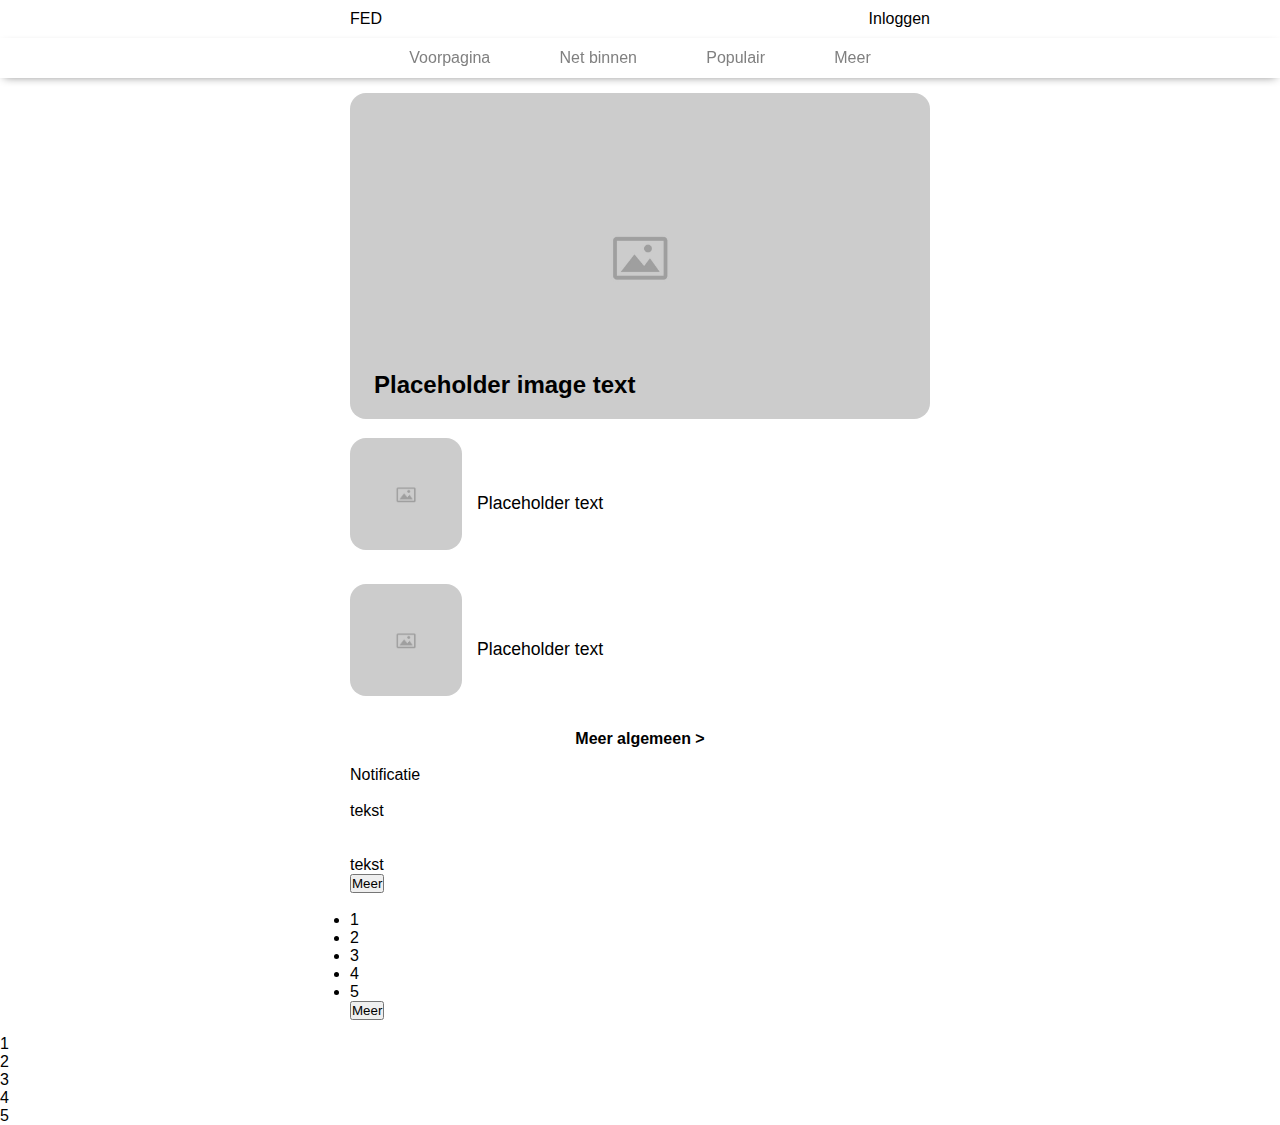
==== index.html @ 13161ec5 "Add files via upload" ====
<!doctype html>
<html lang="nl">
	
<head>
	<meta charset="UTF-8">
	<meta name="author" content="jouw naam">
	<meta name="viewport" content="width=device-width, initial-scale=1">
	
	<title>FED Nigel Fijnheer NU</title>
	
	<link href="styles/style.css" rel="stylesheet">
	<link rel="icon" type="image/svg+xml" href="images/favicon.svg">
</head>

<body>
	<nav>
		<ul>
			<li><a>FED</a></li>
			<li><a>Inloggen</a></li>
		</ul>
	</nav>

	<header>
		<nav>
			<ul>
				<li><a>Voorpagina</a></li>
				<li><a>Net binnen</a></li>
				<li><a>Populair</a></li>
				<li><a>Meer</a></li>
			</ul>
		</nav>
	</header>

	<main>
		<!-- Algemeen -->
		<section>
			<figure>
				<img src="images/placeholder.jpeg" alt="Foto">
				<h2>Placeholder image text</h2>
			</figure>
			

			<article>
				<a>
					<figure>
						<img src="images/placeholder.jpeg" alt="Foto">
					</figure>	
					<p>Placeholder text</p>
				</a>
			</article>

			<article>
				<a>
					<figure>
						<img src="images/placeholder.jpeg" alt="Foto">
					</figure>	
					<p>Placeholder text</p>
				</a>
			</article>
			
			<a>
				Meer algemeen >
			</a>
			
		</section>

		<!-- Nieuws videos -->
		<section>
			<img href="#" alt="">

			<article>Notificatie</article>

			<h2></h2>

			<article>
				<img href="#" alt="">
				<p>tekst</p>
			</article>
		</section>

		<!-- Uitgelichte videos -->
		<section>
			<h2></h2>
			
			<img href="#" alt="">

			<article>
				<img href="#" alt="">
				<p>tekst</p>
			</article>

			<button>Meer</button>
		</section>

		<!-- Van onze adveerteerders-->
		<section>
			<h2></h2>

			<article>
				<img href="#" alt="">
				<p></p>
			</article>
		</section>

		<!-- Net binnen -->
		<section>
			<h2></h2>

			<article>
				<ul>
					<li>1</li>
					<li>2</li>
					<li>3</li>
					<li>4</li>
					<li>5</li>
				</ul>
			</article>

			<button>Meer</button>
		</section>
	</main>

	<footer>
		<nav>
			<ul>
				<li>1</li>
				<li>2</li>
				<li>3</li>
				<li>4</li>
				<li>5</li>
			</ul>
		</nav>
	</footer>

	<script src="scripts/script.js"></script>
</body>
	
</html>
---- styles/style.css ----
/* CSS Document */
*, *::after, *::before {
  box-sizing:border-box; 
  margin: 0;
  padding: 0; 
}

:root {
  --main-color:white;
  --border-color: gray;
  --text-color: black;
}





/* ALGEMEEN */

body {
  font-family: Arial,sans-serif;
  background-color: var(--main-color);
}





/* HEADER */

header {
  width: 100%;
  margin: 0 auto;
  display: flex;
  justify-content: center;
  position: sticky;
  top: 0;
  background-color: var(--main-color);
  z-index: 2;
  box-shadow: 0 3px 10px -4px var(--border-color);
}

header nav {
  width: 100%;
  max-width: 600px;
  display: flex;
  justify-content: space-evenly;
}

header nav ul {
  display: flex;
  height: 2.5em;
  white-space: nowrap;
  flex-grow: 1;
  justify-content: space-evenly;
}

header nav li {
  display: flex;
  align-items: center;
  list-style: none;
  color: var(--border-color);
}

body > nav {
  padding: 10px;
  max-width: 600px;
  margin: 0 auto;
}

body > nav ul {
  display: flex;
  justify-content: end;
  list-style: none;
}

body > nav ul li:first-of-type {
  margin-right: auto;
}





/* MAIN */

main {
  max-width: 600px;
  margin: 15px auto;
  padding: 0 10px;
}


/* SECTION ONE */

section:first-of-type figure:first-of-type {
  position: relative;
  margin-bottom: 15px;
}

section:first-of-type > figure img {
  width: 100%;
  height: auto;
  border-radius: 1em;
  position: relative;
}

section:first-of-type h2 {
  position: absolute;
  bottom: 1em;
  left: 1em;
  right: 1em;
}

section:first-of-type article a {
  display: flex;
  margin-bottom: 15px;
}

section:first-of-type article figure {
  margin: 0 15px 0 0;
  flex: 0 0 7em;
  width: 100%;
  height: auto;
  display: block;
}

section:first-of-type article img {
  border-radius: 1em;
  object-fit: cover;
  height: 7em;
  width: 100%;
}

section:first-of-type article a p {
  font-size: 1.1em;
  line-height: 1.4em;
  display: flex;
  align-items: center;
}

section:first-of-type > a {
  width: 100%;
  display: flex;
  justify-content: center;
  align-items: center;
  font-weight: 700;
}
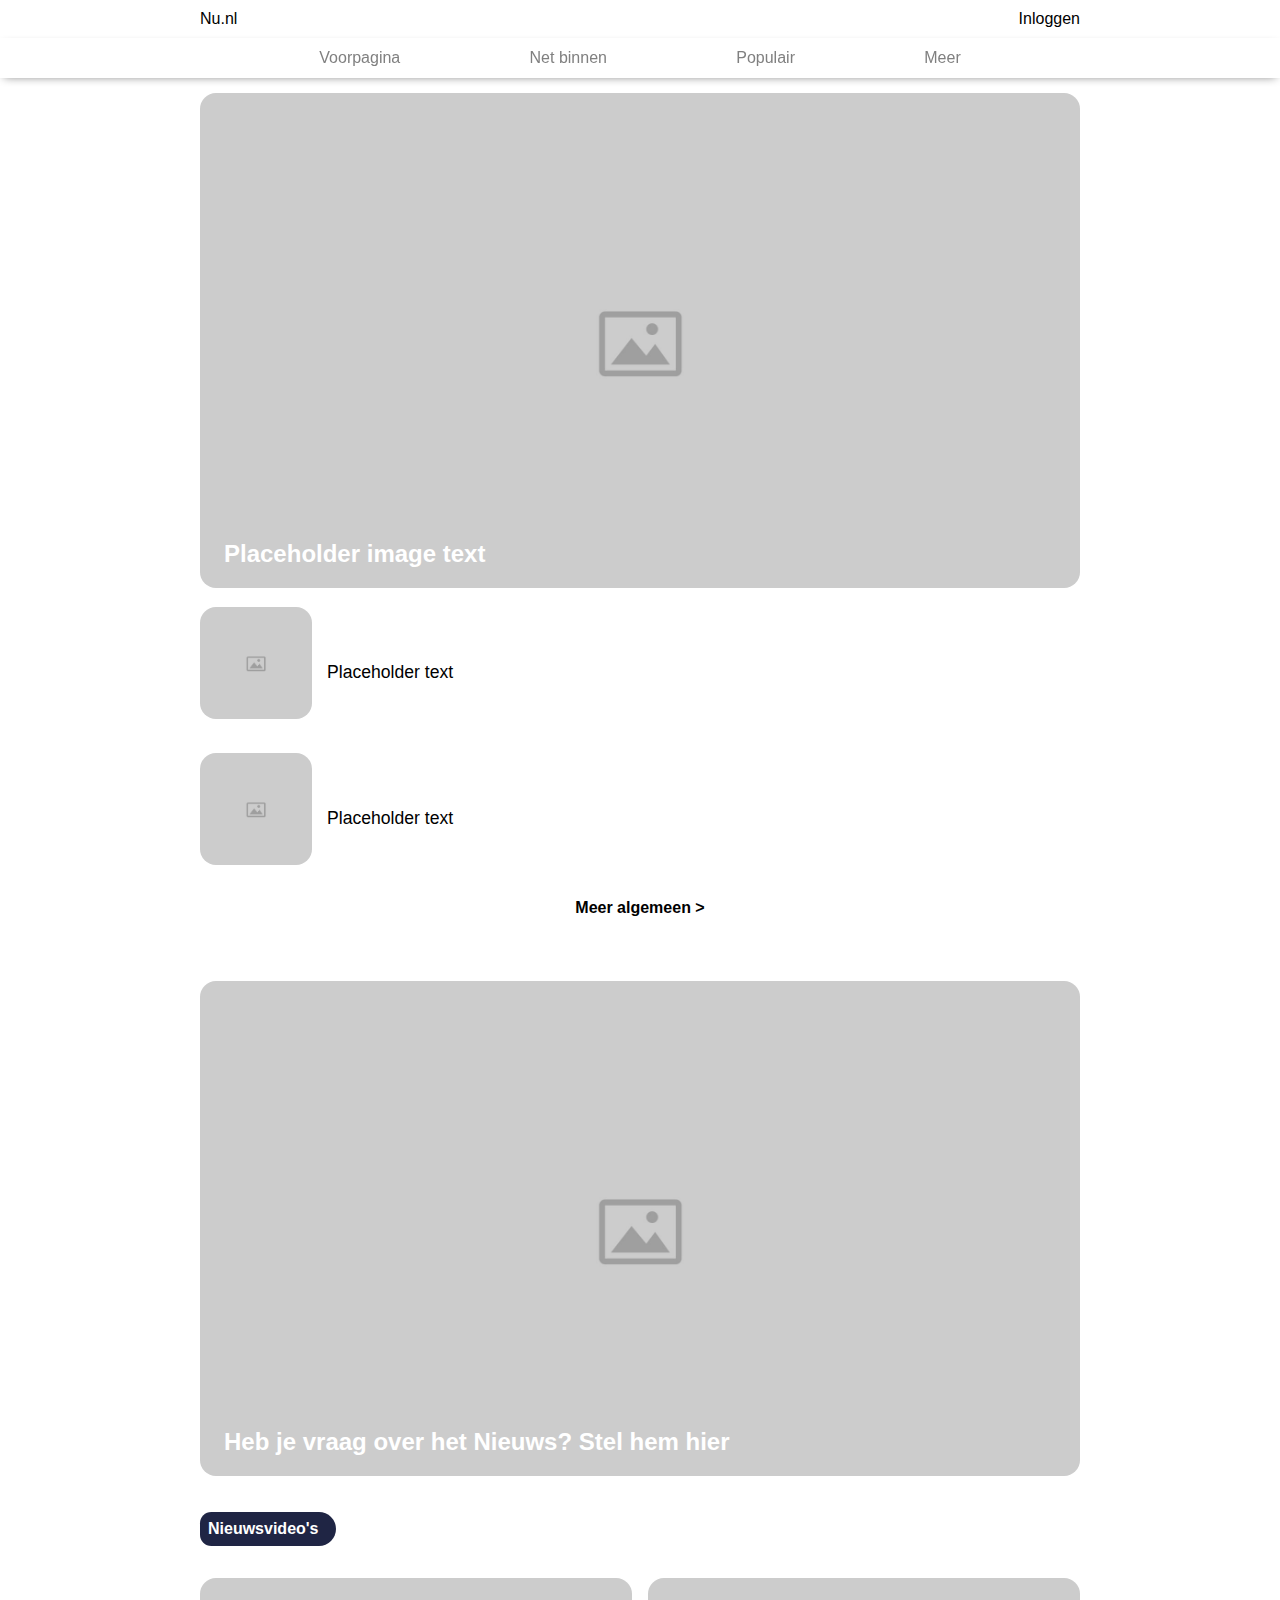
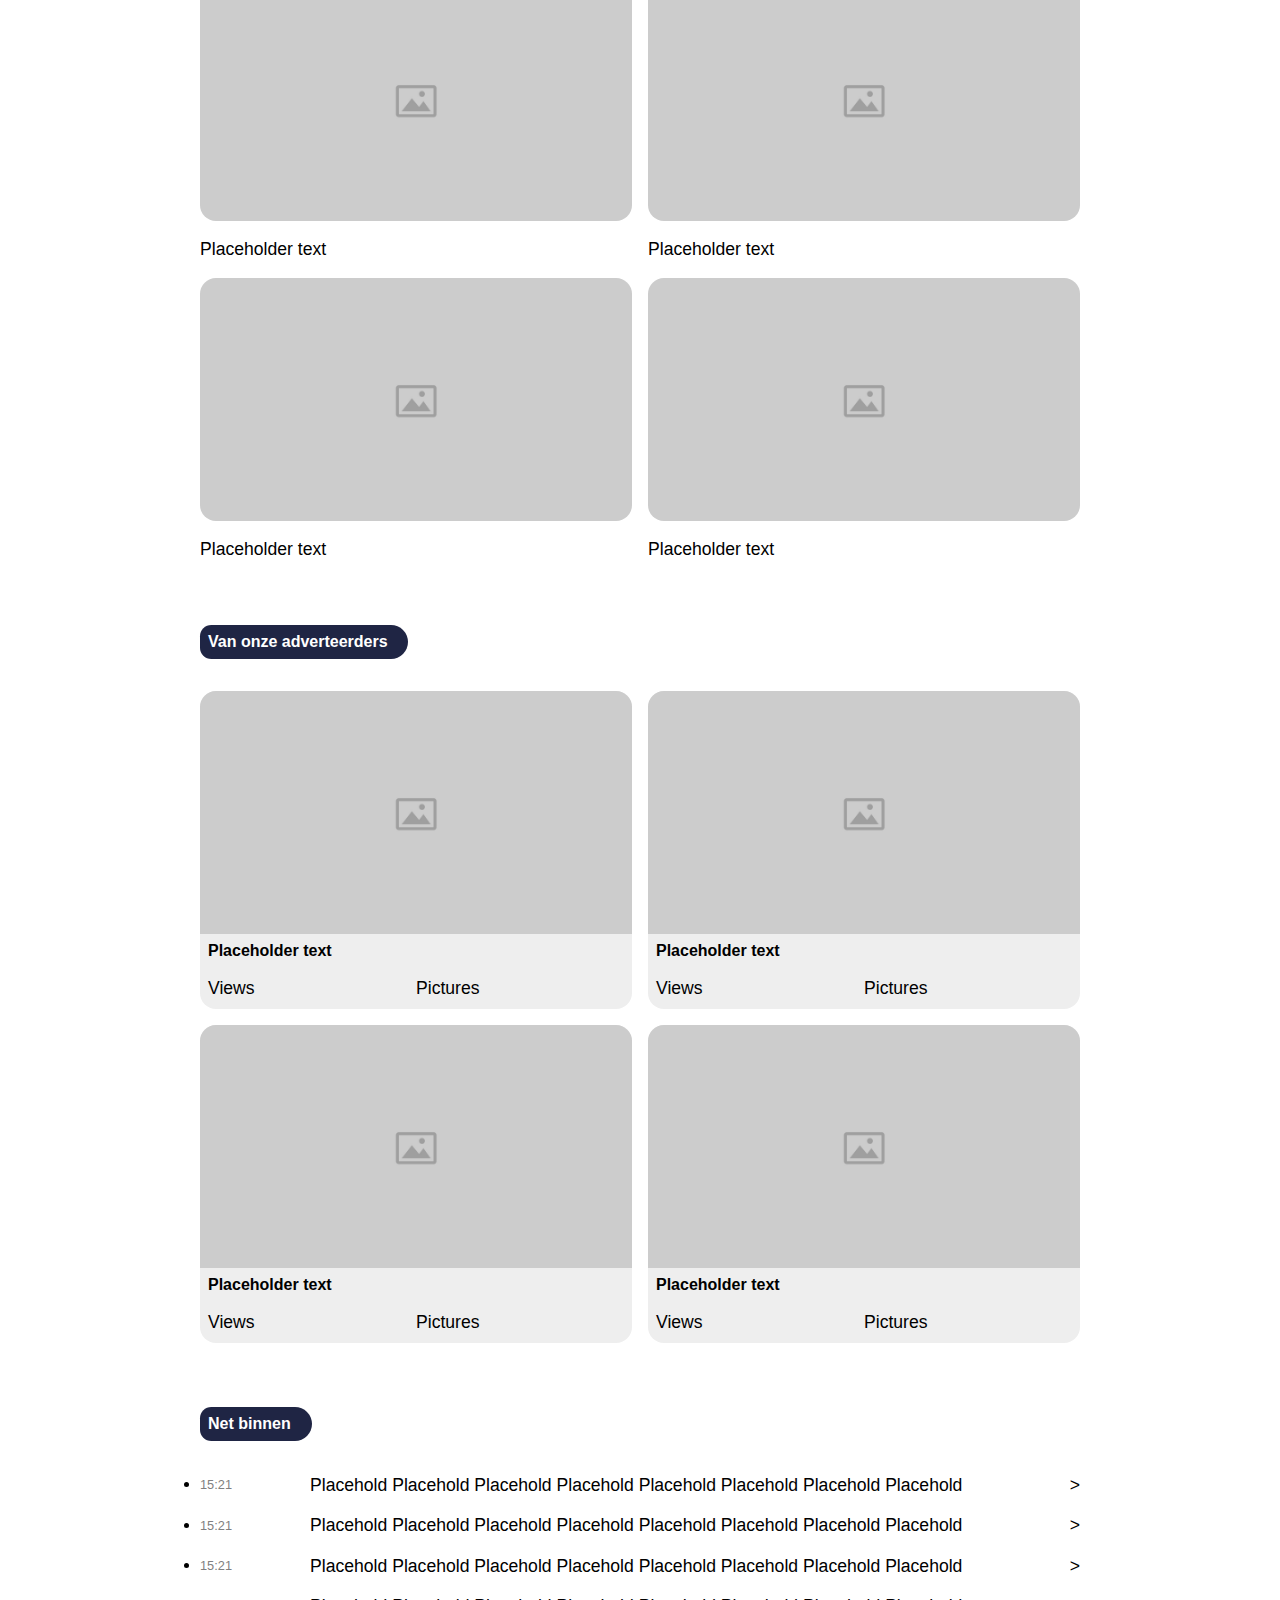
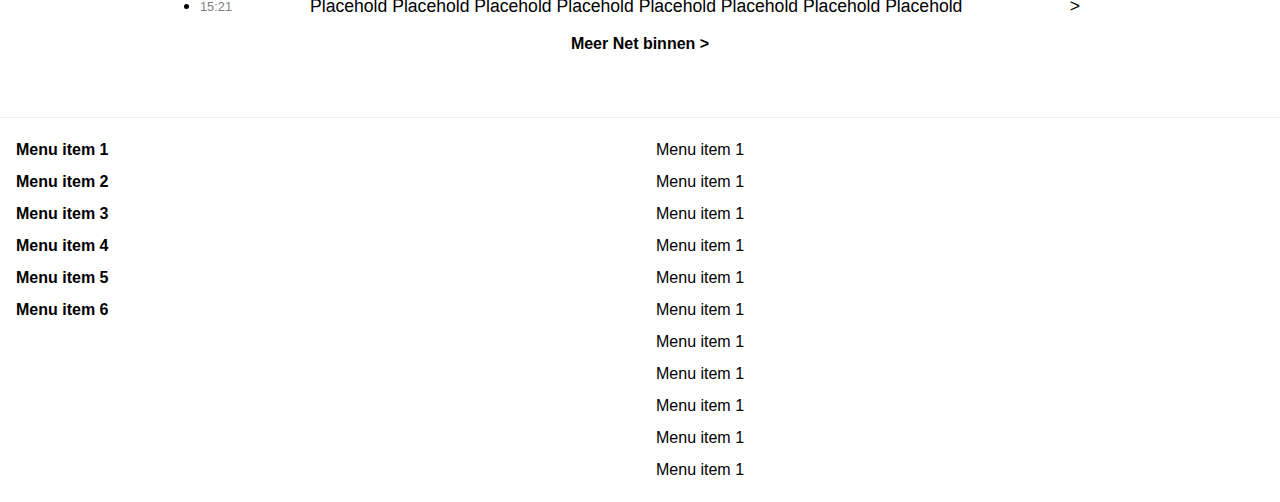
==== commit 7884c087: "Add files via upload" ====
--- a/index.html
+++ b/index.html
@@ -13,9 +13,9 @@
 </head>
 
 <body>
-	<nav>
+	<nav class="navToggle">
 		<ul>
-			<li><a>FED</a></li>
+			<li><a>Nu.nl</a></li>
 			<li><a>Inloggen</a></li>
 		</ul>
 	</nav>
@@ -26,10 +26,22 @@
 				<li><a>Voorpagina</a></li>
 				<li><a>Net binnen</a></li>
 				<li><a>Populair</a></li>
-				<li><a>Meer</a></li>
+				<li class="buttonToggle"><a href="#">Meer</a></li>
 			</ul>
 		</nav>
 	</header>
+
+	<form>
+		<ul>
+			<li>Item</li>
+			<li>Item</li>
+			<li>Item</li>
+			<li>Item</li>
+			<li>Item</li>
+			<li>Item</li>
+			<li>Item</li>	
+		</ul>
+	</form>
 
 	<main>
 		<!-- Algemeen -->
@@ -58,7 +70,7 @@
 				</a>
 			</article>
 			
-			<a>
+			<a href="#">
 				Meer algemeen >
 			</a>
 			
@@ -66,68 +78,151 @@
 
 		<!-- Nieuws videos -->
 		<section>
-			<img href="#" alt="">
-
-			<article>Notificatie</article>
-
-			<h2></h2>
-
-			<article>
-				<img href="#" alt="">
-				<p>tekst</p>
-			</article>
-		</section>
-
-		<!-- Uitgelichte videos -->
-		<section>
-			<h2></h2>
-			
-			<img href="#" alt="">
-
-			<article>
-				<img href="#" alt="">
-				<p>tekst</p>
-			</article>
-
-			<button>Meer</button>
-		</section>
+			<figure>
+				<img src="images/placeholder.jpeg" alt="Foto">
+				<h2>Heb je vraag over het Nieuws? Stel hem hier</h2>
+			</figure>
+
+			<h2>Nieuwsvideo's</h2>
+
+			<article>
+				<article>
+					<img src="images/placeholder.jpeg" alt="Foto">
+					<p>Placeholder text</p>
+				</article>
+
+				<article>
+					<img src="images/placeholder.jpeg" alt="Foto">
+					<p>Placeholder text</p>
+				</article>
+
+				<article>
+					<img src="images/placeholder.jpeg" alt="Foto">
+					<p>Placeholder text</p>
+				</article>
+
+				<article>
+					<img src="images/placeholder.jpeg" alt="Foto">
+					<p>Placeholder text</p>
+				</article>
+			</article>	
+		</section>
+
 
 		<!-- Van onze adveerteerders-->
 		<section>
-			<h2></h2>
-
-			<article>
-				<img href="#" alt="">
-				<p></p>
-			</article>
+			<h2>Van onze adverteerders</h2>
+
+			<article>
+				<article>
+					<img src="images/placeholder.jpeg" alt="Foto">
+					<h3>Placeholder text</h3>
+					<section>
+						<p>Views</p> 
+						<p>Pictures</p>
+					</section>
+				</article>
+
+				<article>
+					<img src="images/placeholder.jpeg" alt="Foto">
+					<h3>Placeholder text</h3>
+					<section>
+						<p>Views</p> 
+						<p>Pictures</p>
+					</section>
+				</article>
+
+				<article>
+					<img src="images/placeholder.jpeg" alt="Foto">
+					<h3>Placeholder text</h3>
+					<section>
+						<p>Views</p> 
+						<p>Pictures</p>
+					</section>
+				</article>
+
+				<article>
+					<img src="images/placeholder.jpeg" alt="Foto">
+					<h3>Placeholder text</h3>
+					<section>
+						<p>Views</p> 
+						<p>Pictures</p>
+					</section>
+				</article>
+
+				
+			</article>	
 		</section>
 
 		<!-- Net binnen -->
 		<section>
-			<h2></h2>
+			<h2>Net binnen</h2>
 
 			<article>
 				<ul>
-					<li>1</li>
-					<li>2</li>
-					<li>3</li>
-					<li>4</li>
-					<li>5</li>
+					<li>
+						<article>
+							<p>15:21</p>
+							<p>Placehold Placehold Placehold Placehold Placehold Placehold Placehold Placehold </p>
+							<p>></p>
+						</article>
+					</li>
+
+					<li>
+						<article>
+							<p>15:21</p>
+							<p>Placehold Placehold Placehold Placehold Placehold Placehold Placehold Placehold </p>
+							<p>></p>
+						</article>
+					</li>
+
+					<li>
+						<article>
+							<p>15:21</p>
+							<p>Placehold Placehold Placehold Placehold Placehold Placehold Placehold Placehold </p>
+							<p>></p>
+						</article>
+					</li>
+
+					<li>
+						<article>
+							<p>15:21</p>
+							<p>Placehold Placehold Placehold Placehold Placehold Placehold Placehold Placehold </p>
+							<p>></p>
+						</article>
+					</li>
 				</ul>
 			</article>
 
-			<button>Meer</button>
+			<a href="#">
+				Meer Net binnen >
+			</a>
 		</section>
 	</main>
 
 	<footer>
 		<nav>
 			<ul>
-				<li>1</li>
-				<li>2</li>
-				<li>3</li>
-				<li>4</li>
-				<li>5</li>
+				<li>Menu item 1</li>
+				<li>Menu item 2</li>
+				<li>Menu item 3</li>
+				<li>Menu item 4</li>
+				<li>Menu item 5</li>
+				<li>Menu item 6</li>
+			</ul>
+
+			<ul>
+				<li>Menu item 1</li>
+				<li>Menu item 1</li>
+				<li>Menu item 1</li>
+				<li>Menu item 1</li>
+				<li>Menu item 1</li>
+				<li>Menu item 1</li>
+				<li>Menu item 1</li>
+				<li>Menu item 1</li>
+				<li>Menu item 1</li>
+				<li>Menu item 1</li>
+				<li>Menu item 1</li>
 			</ul>
 		</nav>
 	</footer>
--- a/styles/style.css
+++ b/styles/style.css
@@ -8,7 +8,12 @@
 :root {
   --main-color:white;
   --border-color: gray;
+  --txtbg-color: #eee;
   --text-color: black;
+  --secondary-color:#1f2544;
+  
+
+  --max-grootte: 900px;
 }
 
 
@@ -20,6 +25,11 @@
 body {
   font-family: Arial,sans-serif;
   background-color: var(--main-color);
+}
+
+p {
+  font-size: 1.1em;
+  line-height: 1.4em;
 }
 
 
@@ -36,13 +46,17 @@
   position: sticky;
   top: 0;
   background-color: var(--main-color);
-  z-index: 2;
+  z-index: 5;
   box-shadow: 0 3px 10px -4px var(--border-color);
 }
 
+header.headerDown {
+  top: 38px;
+}
+
 header nav {
   width: 100%;
-  max-width: 600px;
+  max-width: var(--max-grootte);
   display: flex;
   justify-content: space-evenly;
 }
@@ -59,39 +73,77 @@
   display: flex;
   align-items: center;
   list-style: none;
+}
+
+header nav li a {
+  text-decoration: none;
   color: var(--border-color);
 }
 
 body > nav {
+  background-color: var(--main-color);
+}
+
+.navToggle.showNav {
+  position: sticky;
+  top:0;
+}
+
+body > nav:nth-of-type(1) {
   padding: 10px;
-  max-width: 600px;
+  max-width: var(--max-grootte);
   margin: 0 auto;
-}
-
-body > nav ul {
+  position: relative;
+  z-index: 3;
+}
+
+body > nav:nth-of-type(1) ul {
   display: flex;
   justify-content: end;
   list-style: none;
 }
 
-body > nav ul li:first-of-type {
+body > nav:nth-of-type(1) ul li:first-of-type {
   margin-right: auto;
 }
 
+form {
+	position: fixed;
+	top:0;
+	width: 100%;
+  height: 100%;
+	transform: translateY(-100%);
+	transition: 2s;
+  background-color: var(--main-color);
+  z-index: 2;
+  text-align: center;
+  line-height: 2em;
+  padding-top: 6em;
+}
+
+form.showMenu {
+  transform: translateY(0);
+}
+
 
 
 
 
 /* MAIN */
-
 main {
-  max-width: 600px;
+  max-width: var(--max-grootte);
   margin: 15px auto;
   padding: 0 10px;
 }
 
 
+
+
+
 /* SECTION ONE */
+section:first-child{
+  margin-bottom: 4em;
+}
 
 section:first-of-type figure:first-of-type {
   position: relative;
@@ -105,11 +157,12 @@
   position: relative;
 }
 
-section:first-of-type h2 {
+section:first-of-type figure > h2 {
   position: absolute;
   bottom: 1em;
   left: 1em;
   right: 1em;
+  color: var(--main-color);
 }
 
 section:first-of-type article a {
@@ -145,4 +198,187 @@
   justify-content: center;
   align-items: center;
   font-weight: 700;
+  margin-bottom: 2em;
+  text-decoration: none;
+  color: var(--text-color);
+}
+
+
+
+
+
+/* SECTION TWO */
+section:nth-of-type(2) {
+  margin-bottom: 4em;
+}
+
+section:nth-of-type(2) figure:first-of-type {
+  position: relative;
+  margin-bottom: 2em;
+}
+
+section:nth-of-type(2) > figure img {
+  width: 100%;
+  height: auto;
+  border-radius: 1em;
+  position: relative;
+}
+
+section:nth-of-type(2) figure > h2 {
+  position: absolute;
+  bottom: 1em;
+  left: 1em;
+  right: 1em;
+  color: var(--main-color);
+}
+
+section:nth-of-type(2) > h2 {
+  background-color: var(--secondary-color);
+  border-radius: 2em 3em 3em 2em;
+  padding: .5em;
+  color: white;
+  width: 8.5em;
+  font-size: 1em;
+  margin-bottom: 2em;
+}
+
+section:nth-of-type(2) > article  {
+  display: grid;
+  grid-template-columns: 1fr 1fr;
+  gap: 1em;
+  margin-bottom: 1em;
+}
+
+section:nth-of-type(2) article > article {
+  display: flex;
+  flex-direction: column;
+  gap: 1em;
+}
+
+section:nth-of-type(2) article img {
+  width: 100%;
+  border-radius: 1em;
+}
+
+
+
+
+
+/* SECTION THREE */
+section:nth-of-type(3) {
+  margin-bottom: 4em;
+}
+
+section:nth-of-type(3) > h2 {
+  background-color: var(--secondary-color);
+  border-radius: 2em 3em 3em 2em;
+  padding: .5em;
+  color: white;
+  width: 13em;
+  font-size: 1em;
+  margin-bottom: 2em;
+}
+
+section:nth-of-type(3) > article  {
+  display: grid;
+  grid-template-columns: 1fr 1fr;
+  gap: 1em;
+  margin-bottom: 1em;
+}
+
+section:nth-of-type(3) article > article {
+  display: flex;
+  flex-direction: column;
+  background-color: var(--txtbg-color);
+  border-radius: 1em;
+}
+
+section:nth-of-type(3) article > article h3 {
+  padding: .5em;
+  font-size: 1em;
+}
+
+section:nth-of-type(3) article > article section {
+  padding: .5em;
+  font-size: 1em;
+  display: grid;
+  grid-template-columns: 1fr 1fr;
+}
+
+section:nth-of-type(3) article img {
+  width: 100%;
+  border-radius: 1em 1em 0 0 ;
+}
+
+
+
+
+
+/* SECTION FOUR */
+section:nth-of-type(4) {
+  margin-bottom: 4em;
+}
+
+section:nth-of-type(4) > h2 {
+  background-color: var(--secondary-color);
+  border-radius: 2em 3em 3em 2em;
+  padding: .5em;
+  color: white;
+  width: 7em;
+  font-size: 1em;
+  margin-bottom: 2em;
+}
+
+section:nth-of-type(4) article ul li > article {
+  display: grid;
+  grid-template-columns: 1fr 6fr 1fr;
+  margin-bottom: 1em;
+}
+
+section:nth-of-type(4) article ul li > article p:first-of-type {
+  color: var(--border-color);
+  font-size: .8em;
+  display: flex;
+  align-items: center;
+}
+
+section:nth-of-type(4) article ul li > article p:last-of-type {
+  margin-right: 0;
+  justify-content: right;
+  display: flex;
+  align-items: center;
+}
+
+section:nth-of-type(4) > a {
+  width: 100%;
+  display: flex;
+  justify-content: center;
+  align-items: center;
+  font-weight: 700;
+  margin-bottom: 2em;
+  text-decoration: none;
+  color: var(--text-color);
+}
+
+
+
+
+/* Footer */
+footer {
+  border-top: 1px solid var(--txtbg-color);
+}
+
+footer nav {
+  display: grid;
+  grid-template-columns: 1fr 1fr;
+}
+
+footer nav ul {
+  list-style: none;
+  padding: 1em;
+  line-height: 2em;
+}
+
+footer nav ul:first-of-type {
+  font-weight: 600;
 }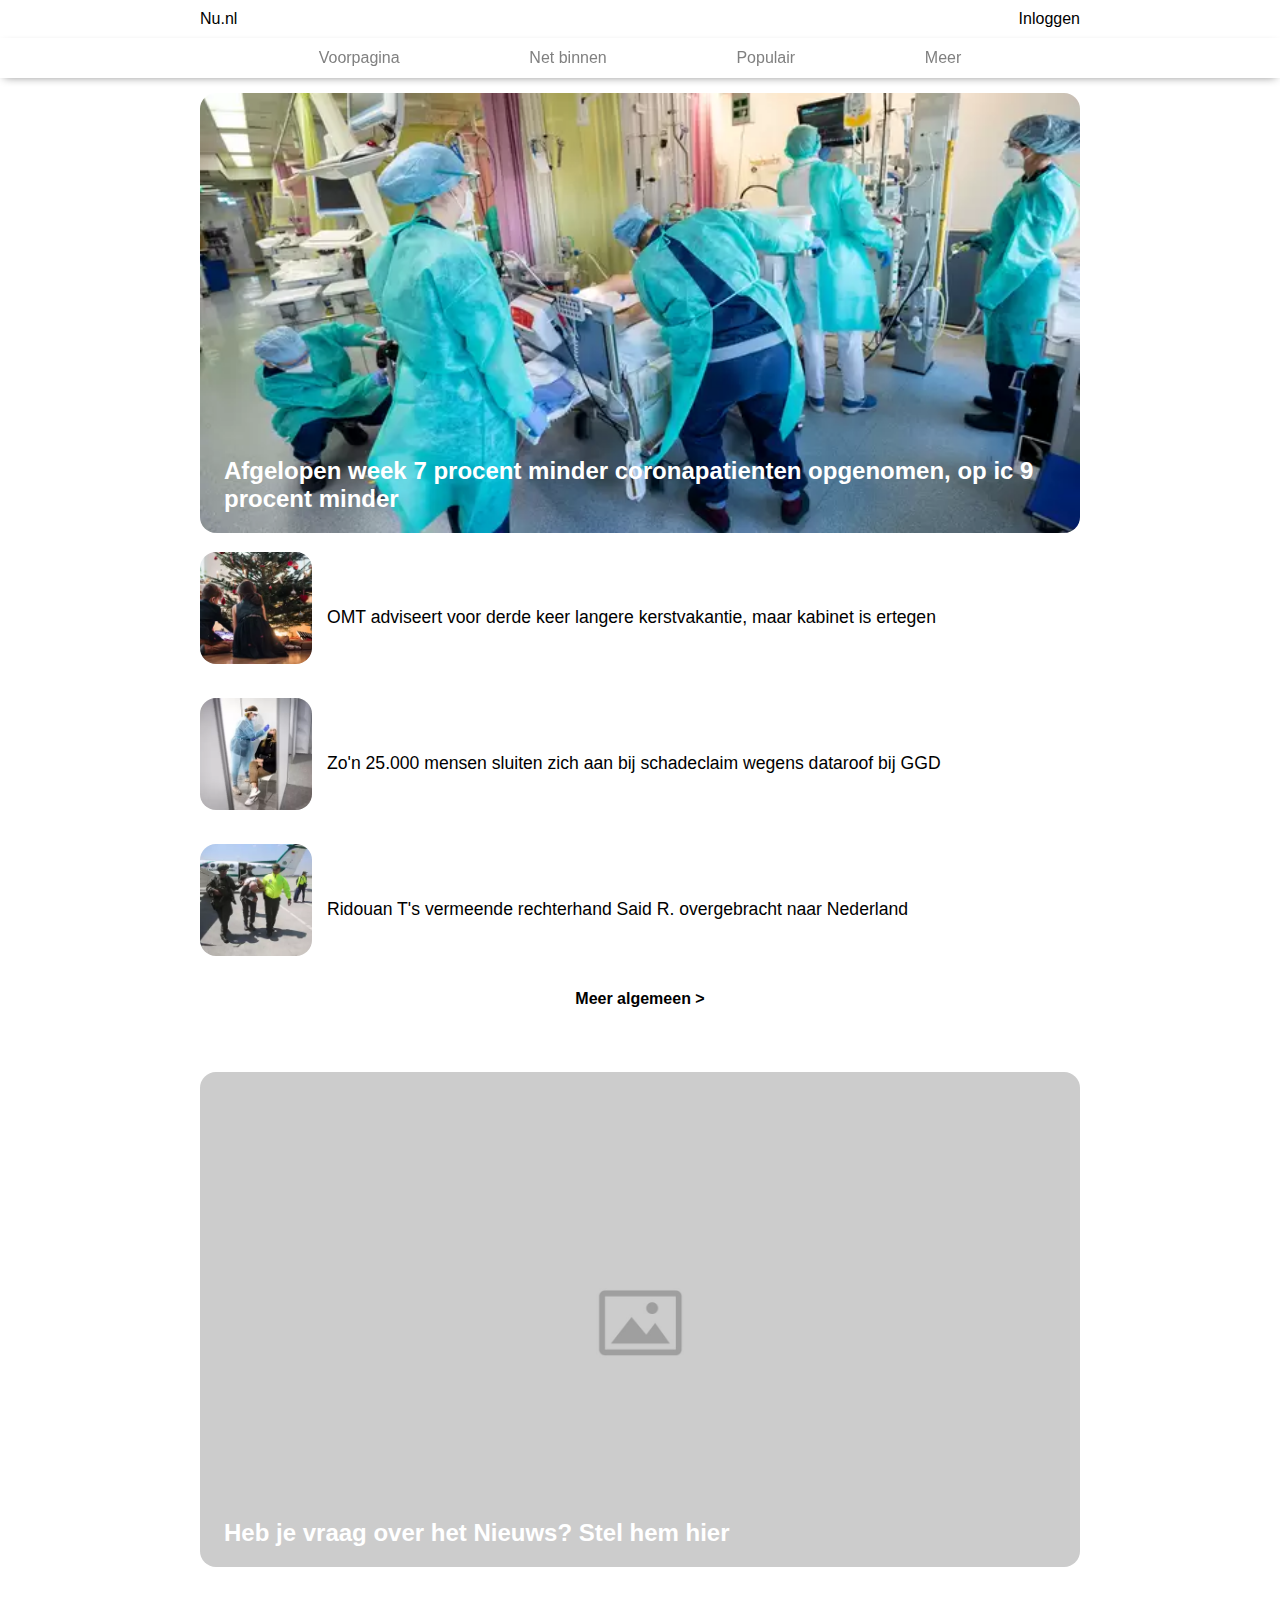
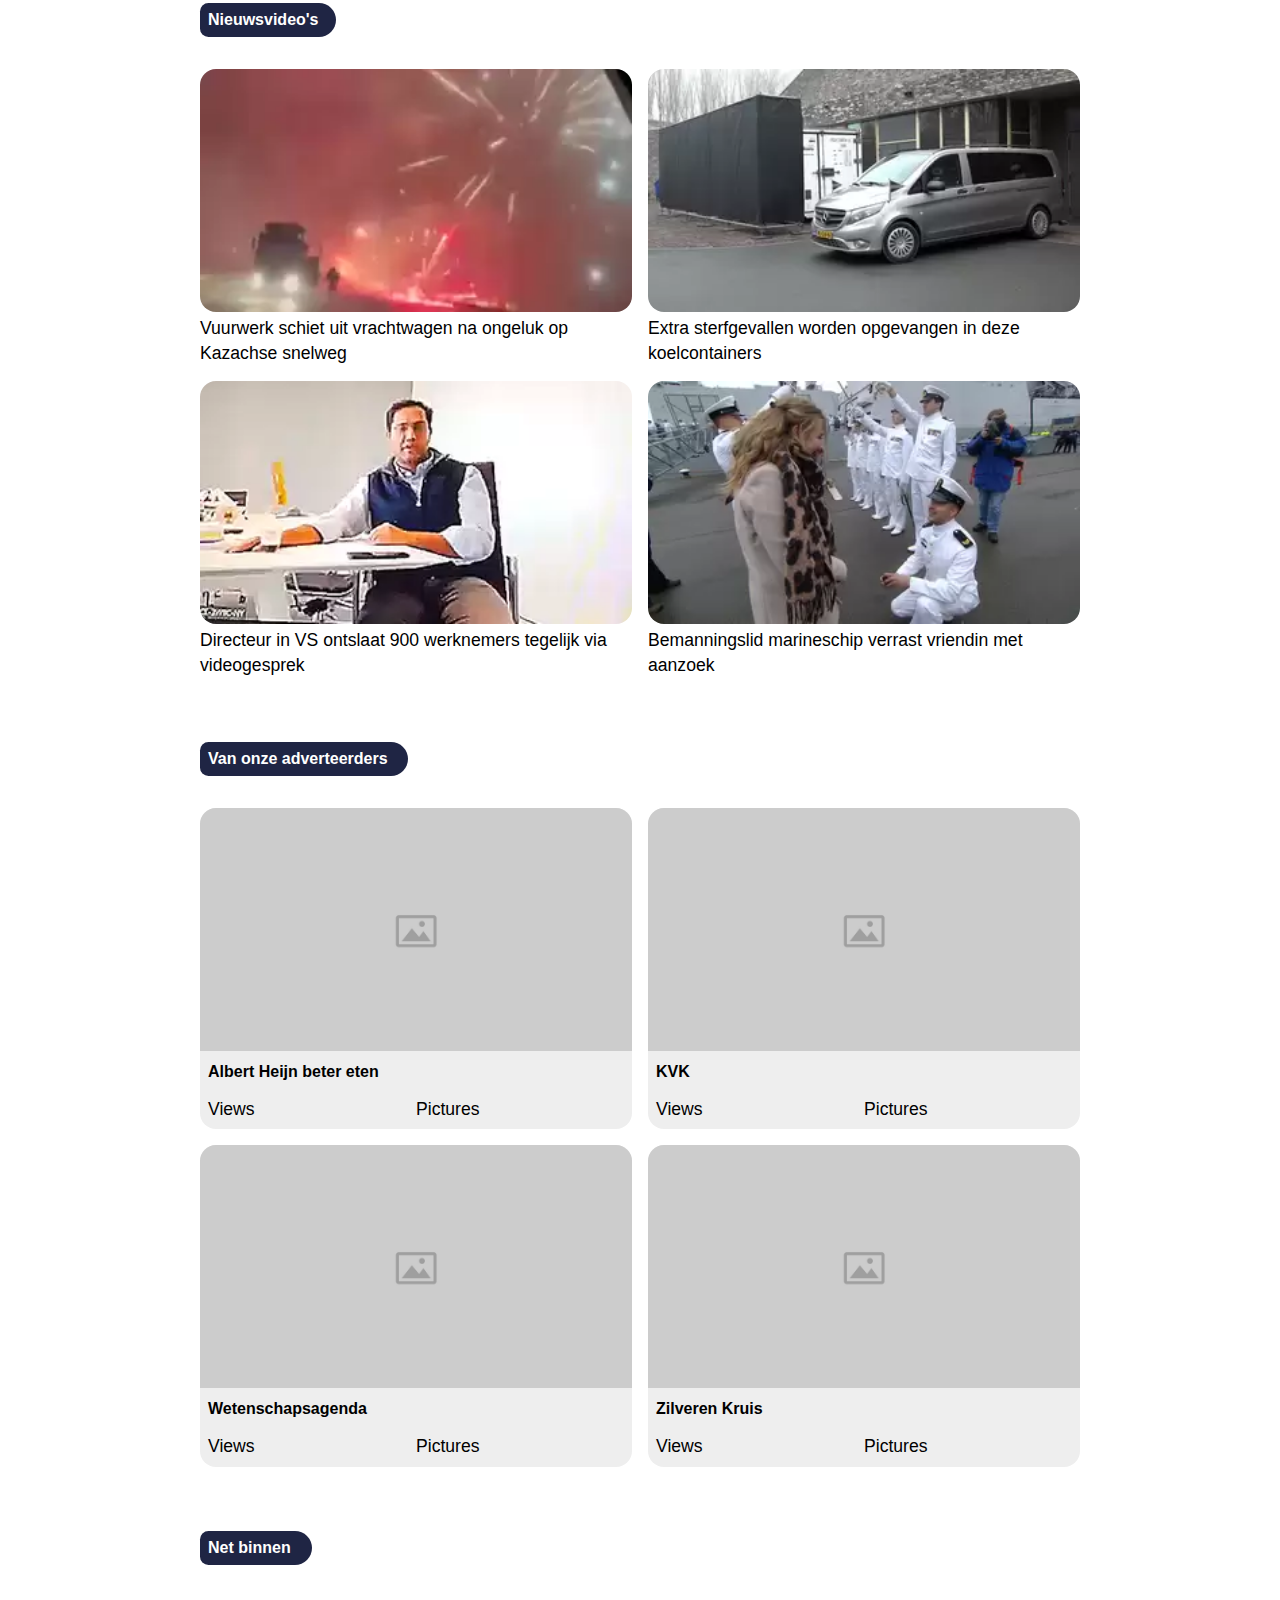
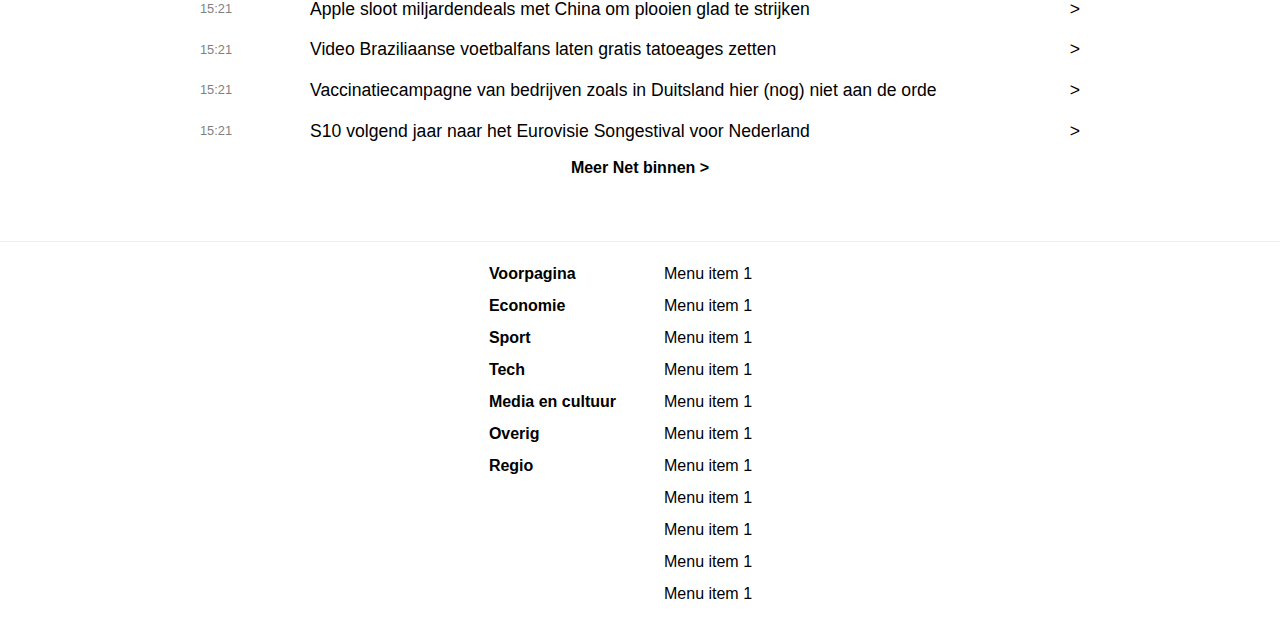
==== commit 4d600a3d: "Add files via upload" ====
--- a/index.html
+++ b/index.html
@@ -15,31 +15,46 @@
 <body>
 	<nav class="navToggle">
 		<ul>
-			<li><a>Nu.nl</a></li>
-			<li><a>Inloggen</a></li>
+			<li><a href="index.html">Nu.nl</a></li>
+			<li><a href="login.html">Inloggen</a></li>
 		</ul>
 	</nav>
 
 	<header>
 		<nav>
 			<ul>
-				<li><a>Voorpagina</a></li>
-				<li><a>Net binnen</a></li>
-				<li><a>Populair</a></li>
-				<li class="buttonToggle"><a href="#">Meer</a></li>
+				<li><a href="#">Voorpagina</a></li>
+				<li><a href="#">Net binnen</a></li>
+				<li><a href="#">Populair</a></li>
+				<li id="meerButton" class="buttonToggle"><a href="#">Meer</a></li>
 			</ul>
 		</nav>
 	</header>
 
 	<form>
+		<h2>Voorpagina</h2>
 		<ul>
-			<li>Item</li>
-			<li>Item</li>
-			<li>Item</li>
-			<li>Item</li>
-			<li>Item</li>
-			<li>Item</li>
-			<li>Item</li>	
+			<li>Net binnen</li>
+			<li>Meest gelezen</li>
+			<li>Coronavirus</li>
+			<li>Binnenland</li>
+			<li>Buitenland</li>
+			<li>Algemeen</li>
+			<li>Politiek</li>	
+			<li>Klimaat</li>	
+			<li>Video</li>	
+			<li>Weer</li>	
+		</ul>
+
+		<h2>Economie</h2>
+		<ul>
+			<li>Geld</li>
+			<li>Werk</li>
+			<li>Ondernemen</li>
+			<li>Brexit</li>
+			<li>Auto</li>
+			<li>Aandelen</li>
+			<li>Verkeer</li>
 		</ul>
 	</form>
 
@@ -47,26 +62,34 @@
 		<!-- Algemeen -->
 		<section>
 			<figure>
-				<img src="images/placeholder.jpeg" alt="Foto">
-				<h2>Placeholder image text</h2>
+				<a href="#"><img src="images/figureone_1.webp" alt="Afgelopen week 7 procent minder coronapatienten opgenomen, op ic 9 procent minder"></a>
+				<h2>Afgelopen week 7 procent minder coronapatienten opgenomen, op ic 9 procent minder</h2>
 			</figure>
 			
-
-			<article>
-				<a>
+			<article>
+				<a href="#">
 					<figure>
-						<img src="images/placeholder.jpeg" alt="Foto">
+						<img src="images/listone_1.webp" alt="Foto">
 					</figure>	
-					<p>Placeholder text</p>
-				</a>
-			</article>
-
-			<article>
-				<a>
+					<p>OMT adviseert voor derde keer langere kerstvakantie, maar kabinet is ertegen</p>
+				</a>
+			</article>
+
+			<article>
+				<a href="#"> 
 					<figure>
-						<img src="images/placeholder.jpeg" alt="Foto">
+						<img src="images/listone_2.webp" alt="Foto">
 					</figure>	
-					<p>Placeholder text</p>
+					<p>Zo'n 25.000 mensen sluiten zich aan bij schadeclaim wegens dataroof bij GGD</p>
+				</a>
+			</article>
+
+			<article>
+				<a href="#">
+					<figure>
+						<img src="images/listone_3.webp" alt="Foto">
+					</figure>	
+					<p>Ridouan T's vermeende rechterhand Said R. overgebracht naar Nederland</p>
 				</a>
 			</article>
 			
@@ -79,32 +102,42 @@
 		<!-- Nieuws videos -->
 		<section>
 			<figure>
-				<img src="images/placeholder.jpeg" alt="Foto">
+				<a href="#">
+					<img src="images/placeholder.jpeg" alt="Heb je vraag over het Nieuws? Stel hem hier">
+				</a>
 				<h2>Heb je vraag over het Nieuws? Stel hem hier</h2>
 			</figure>
 
 			<h2>Nieuwsvideo's</h2>
 
 			<article>
-				<article>
-					<img src="images/placeholder.jpeg" alt="Foto">
-					<p>Placeholder text</p>
-				</article>
-
-				<article>
-					<img src="images/placeholder.jpeg" alt="Foto">
-					<p>Placeholder text</p>
-				</article>
-
-				<article>
-					<img src="images/placeholder.jpeg" alt="Foto">
-					<p>Placeholder text</p>
-				</article>
-
-				<article>
-					<img src="images/placeholder.jpeg" alt="Foto">
-					<p>Placeholder text</p>
-				</article>
+				<a href="#">
+					<article>
+						<img src="images/videoone_1.webp" alt="Video">
+						<p>Vuurwerk schiet uit vrachtwagen na ongeluk op Kazachse snelweg</p>
+					</article>
+				</a>
+
+				<a href="#">
+					<article>
+						<img src="images/videoone_2.webp" alt="Video">
+						<p>Extra sterfgevallen worden opgevangen in deze koelcontainers</p>
+					</article>
+				</a>
+
+				<a href="#">
+					<article>
+						<img src="images/videoone_3.webp" alt="Video">
+						<p>Directeur in VS ontslaat 900 werknemers tegelijk via videogesprek</p>
+					</article>
+				</a>
+
+				<a href="#">
+					<article>
+						<img src="images/videoone_4.webp" alt="Video">
+						<p>Bemanningslid marineschip verrast vriendin met aanzoek</p>
+					</article>
+				</a>
 			</article>	
 		</section>
 
@@ -115,39 +148,48 @@
 
 			<article>
 				<article>
-					<img src="images/placeholder.jpeg" alt="Foto">
-					<h3>Placeholder text</h3>
-					<section>
-						<p>Views</p> 
-						<p>Pictures</p>
-					</section>
-				</article>
-
-				<article>
-					<img src="images/placeholder.jpeg" alt="Foto">
-					<h3>Placeholder text</h3>
-					<section>
-						<p>Views</p> 
-						<p>Pictures</p>
-					</section>
-				</article>
-
-				<article>
-					<img src="images/placeholder.jpeg" alt="Foto">
-					<h3>Placeholder text</h3>
-					<section>
-						<p>Views</p> 
-						<p>Pictures</p>
-					</section>
-				</article>
-
-				<article>
-					<img src="images/placeholder.jpeg" alt="Foto">
-					<h3>Placeholder text</h3>
-					<section>
-						<p>Views</p> 
-						<p>Pictures</p>
-					</section>
+					<a href="#">
+					<img src="images/placeholder.jpeg" alt="Foto">
+					<h3>Albert Heijn beter eten</h3>
+					
+					<section>
+						<p>Views</p> 
+						<p>Pictures</p>
+					</section>
+					</a>
+				</article>
+
+				<article>
+					<a href="#">
+					<img src="images/placeholder.jpeg" alt="Foto">
+					<h3>KVK</h3>
+					<section>
+						<p>Views</p> 
+						<p>Pictures</p>
+					</section>
+					</a>
+				</article>
+
+				<article>
+					<a href="#">
+					<img src="images/placeholder.jpeg" alt="Foto">
+					<h3>Wetenschapsagenda</h3>
+					<section>
+						<p>Views</p> 
+						<p>Pictures</p>
+					</section>
+					</a>
+				</article>
+
+				<article>
+					<a href="#">
+					<img src="images/placeholder.jpeg" alt="Foto">
+					<h3>Zilveren Kruis</h3>
+					<section>
+						<p>Views</p> 
+						<p>Pictures</p>
+					</section>
+					</a>
 				</article>
 
 				
@@ -160,37 +202,45 @@
 
 			<article>
 				<ul>
-					<li>
-						<article>
-							<p>15:21</p>
-							<p>Placehold Placehold Placehold Placehold Placehold Placehold Placehold Placehold </p>
-							<p>></p>
-						</article>
-					</li>
-
-					<li>
-						<article>
-							<p>15:21</p>
-							<p>Placehold Placehold Placehold Placehold Placehold Placehold Placehold Placehold </p>
-							<p>></p>
-						</article>
-					</li>
-
-					<li>
-						<article>
-							<p>15:21</p>
-							<p>Placehold Placehold Placehold Placehold Placehold Placehold Placehold Placehold </p>
-							<p>></p>
-						</article>
-					</li>
-
-					<li>
-						<article>
-							<p>15:21</p>
-							<p>Placehold Placehold Placehold Placehold Placehold Placehold Placehold Placehold </p>
-							<p>></p>
-						</article>
-					</li>
+					<a href="#">
+						<li>
+							<article>
+								<p>15:21</p>
+								<p>Apple sloot miljardendeals met China om plooien glad te strijken</p>
+								<p>></p>
+							</article>
+						</li>
+					</a>
+
+					<a href="#">
+						<li>
+							<article>
+								<p>15:21</p>
+								<p>Video Braziliaanse voetbalfans laten gratis tatoeages zetten</p>
+								<p>></p>
+							</article>
+						</li>
+					</a>
+
+					<a href="#">
+						<li>
+							<article>
+								<p>15:21</p>
+								<p>Vaccinatiecampagne van bedrijven zoals in Duitsland hier (nog) niet aan de orde</p>
+								<p>></p>
+							</article>
+						</li>
+					</a>
+
+					<a href="#">
+						<li>
+							<article>
+								<p>15:21</p>
+								<p>S10 volgend jaar naar het Eurovisie Songestival voor Nederland</p>
+								<p>></p>
+							</article>
+						</li>
+					</a>
 				</ul>
 			</article>
 
@@ -203,26 +253,27 @@
 	<footer>
 		<nav>
 			<ul>
-				<li>Menu item 1</li>
-				<li>Menu item 2</li>
-				<li>Menu item 3</li>
-				<li>Menu item 4</li>
-				<li>Menu item 5</li>
-				<li>Menu item 6</li>
+				<a href="#"><li>Voorpagina</li></a>
+				<a href="#"><li>Economie</li></a>
+				<a href="#"><li>Sport</li></a>
+				<a href="#"><li>Tech</li></a>
+				<a href="#"><li>Media en cultuur</li></a>
+				<a href="#"><li>Overig</li></a>
+				<a href="#"><li>Regio</li></a>
 			</ul>
 
 			<ul>
-				<li>Menu item 1</li>
-				<li>Menu item 1</li>
-				<li>Menu item 1</li>
-				<li>Menu item 1</li>
-				<li>Menu item 1</li>
-				<li>Menu item 1</li>
-				<li>Menu item 1</li>
-				<li>Menu item 1</li>
-				<li>Menu item 1</li>
-				<li>Menu item 1</li>
-				<li>Menu item 1</li>
+				<a href="#"><li>Menu item 1</li></a>
+				<a href="#"><li>Menu item 1</li></a>
+				<a href="#"><li>Menu item 1</li></a>
+				<a href="#"><li>Menu item 1</li></a>
+				<a href="#"><li>Menu item 1</li></a>
+				<a href="#"><li>Menu item 1</li></a>
+				<a href="#"><li>Menu item 1</li></a>
+				<a href="#"><li>Menu item 1</li></a>
+				<a href="#"><li>Menu item 1</li></a>
+				<a href="#"><li>Menu item 1</li></a>
+				<a href="#"><li>Menu item 1</li></a>
 			</ul>
 		</nav>
 	</footer>
--- a/styles/style.css
+++ b/styles/style.css
@@ -32,6 +32,11 @@
   line-height: 1.4em;
 }
 
+a {
+  text-decoration: none;
+  color: var(--text-color);
+}
+
 
 
 
@@ -78,6 +83,12 @@
 header nav li a {
   text-decoration: none;
   color: var(--border-color);
+  transition: 1s;
+  border: 1px solid white;
+}   
+
+header nav li a:hover {
+  border-bottom: 1px solid var(--border-color);
 }
 
 body > nav {
@@ -107,21 +118,35 @@
   margin-right: auto;
 }
 
-form {
+body > form {
 	position: fixed;
 	top:0;
 	width: 100%;
   height: 100%;
 	transform: translateY(-100%);
-	transition: 2s;
+	transition: 1s;
   background-color: var(--main-color);
   z-index: 2;
-  text-align: center;
   line-height: 2em;
   padding-top: 6em;
-}
-
-form.showMenu {
+  padding-left: 5em;
+  overflow: scroll;
+}
+
+body >form h2 {
+  margin-bottom: .5em;
+  color: var(--secondary-color);
+}
+
+body > form ul {
+  margin-bottom: 2em;
+}
+
+body > form li {
+  list-style: none;
+}
+
+body > form.showMenu {
   transform: translateY(0);
 }
 
@@ -234,7 +259,7 @@
 
 section:nth-of-type(2) > h2 {
   background-color: var(--secondary-color);
-  border-radius: 2em 3em 3em 2em;
+  border-radius: 1em 2em 2em 1em;
   padding: .5em;
   color: white;
   width: 8.5em;
@@ -271,7 +296,7 @@
 
 section:nth-of-type(3) > h2 {
   background-color: var(--secondary-color);
-  border-radius: 2em 3em 3em 2em;
+  border-radius: 1em 2em 2em 1em;
   padding: .5em;
   color: white;
   width: 13em;
@@ -321,7 +346,7 @@
 
 section:nth-of-type(4) > h2 {
   background-color: var(--secondary-color);
-  border-radius: 2em 3em 3em 2em;
+  border-radius: 1em 2em 2em 1em;
   padding: .5em;
   color: white;
   width: 7em;
@@ -329,6 +354,10 @@
   margin-bottom: 2em;
 }
 
+section:nth-of-type(4) article ul li {
+  list-style: none;
+}
+
 section:nth-of-type(4) article ul li > article {
   display: grid;
   grid-template-columns: 1fr 6fr 1fr;
@@ -366,10 +395,13 @@
 /* Footer */
 footer {
   border-top: 1px solid var(--txtbg-color);
+  display: flex;
+  justify-content: center;
 }
 
 footer nav {
   display: grid;
+  gap: 1em;
   grid-template-columns: 1fr 1fr;
 }
 
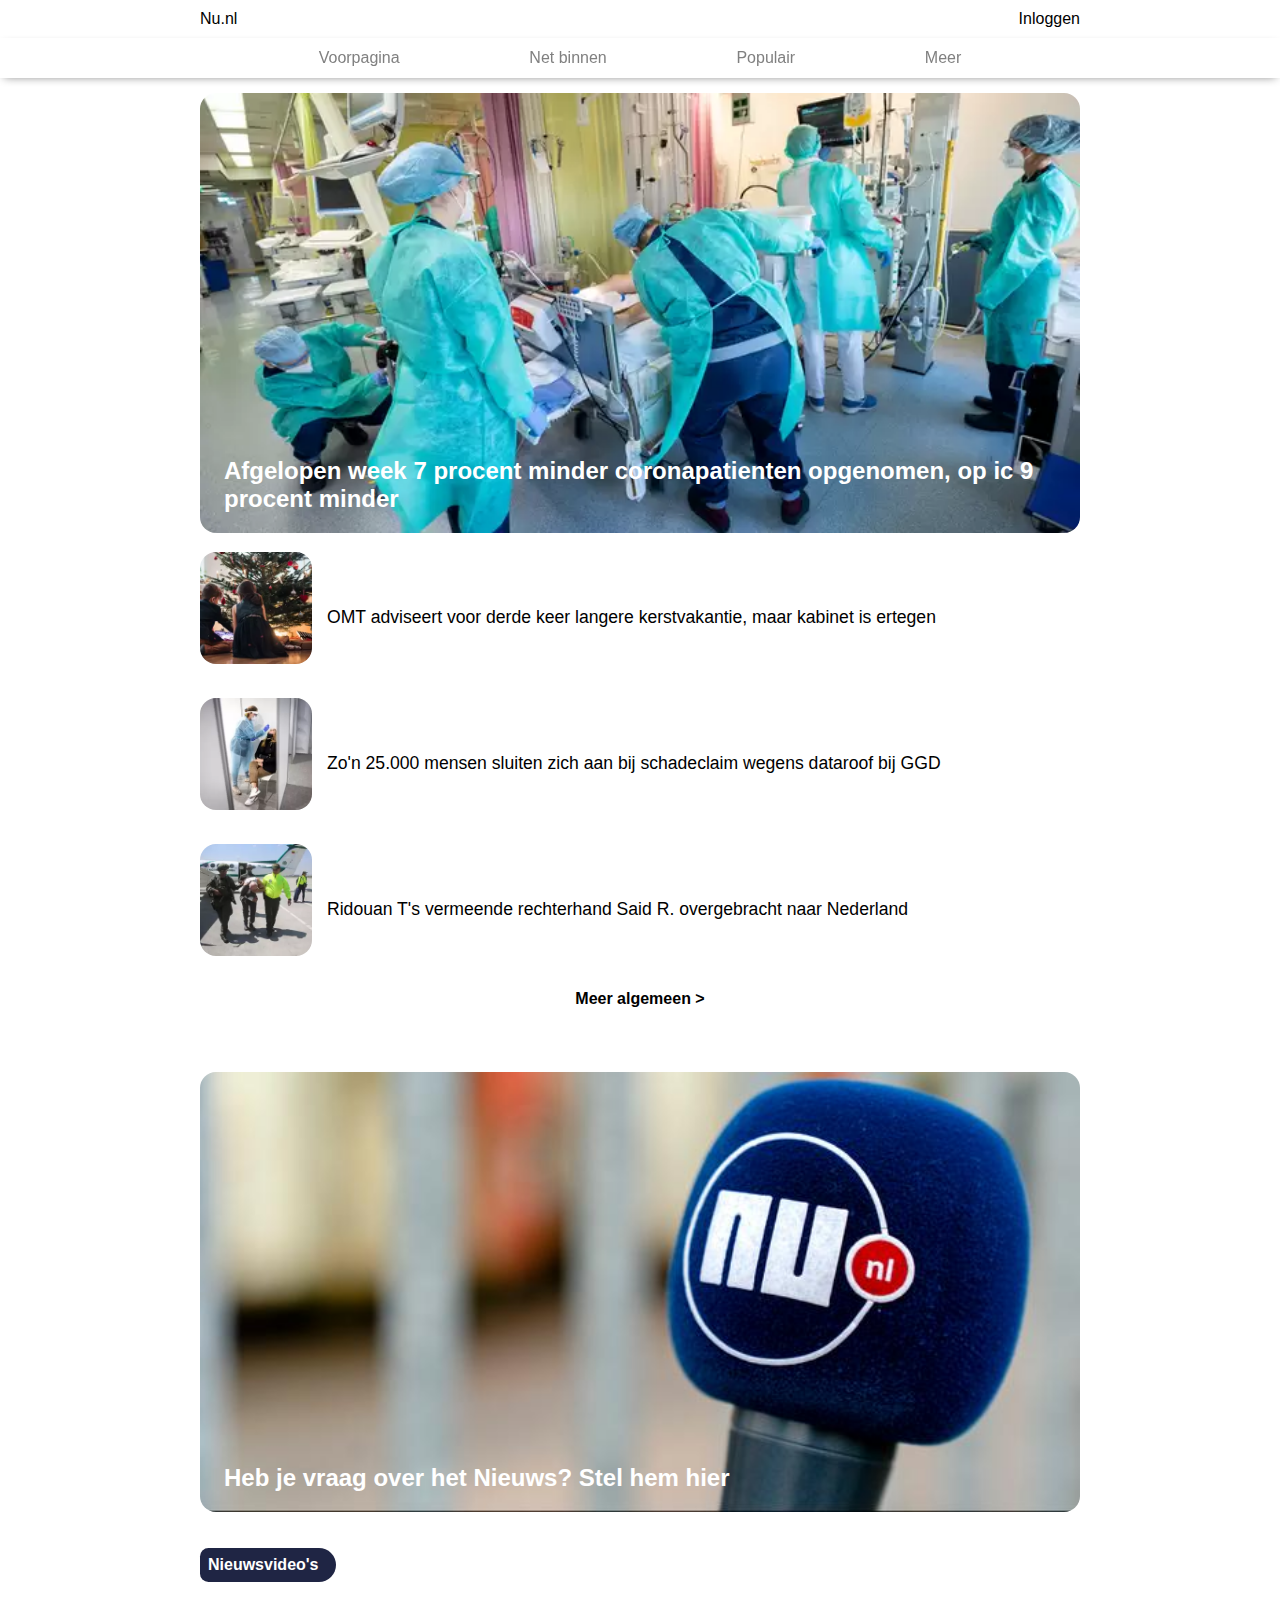
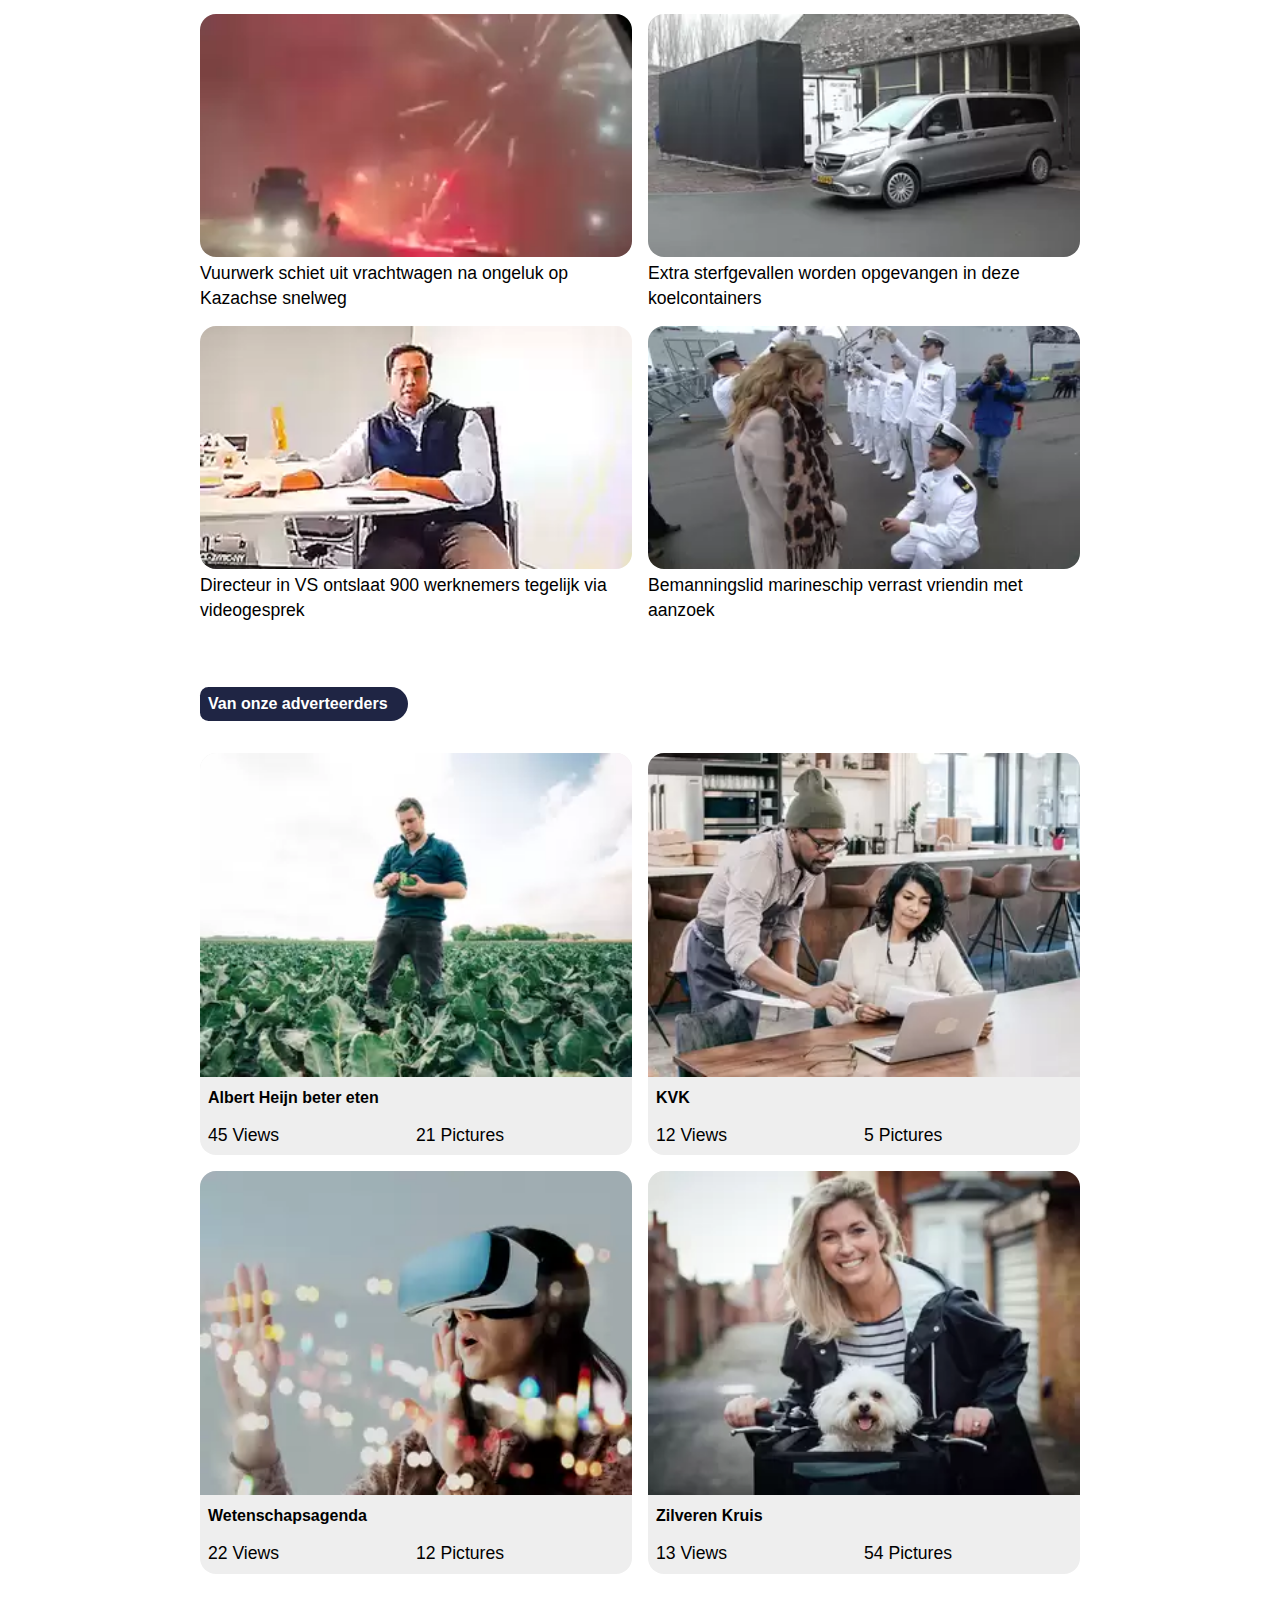
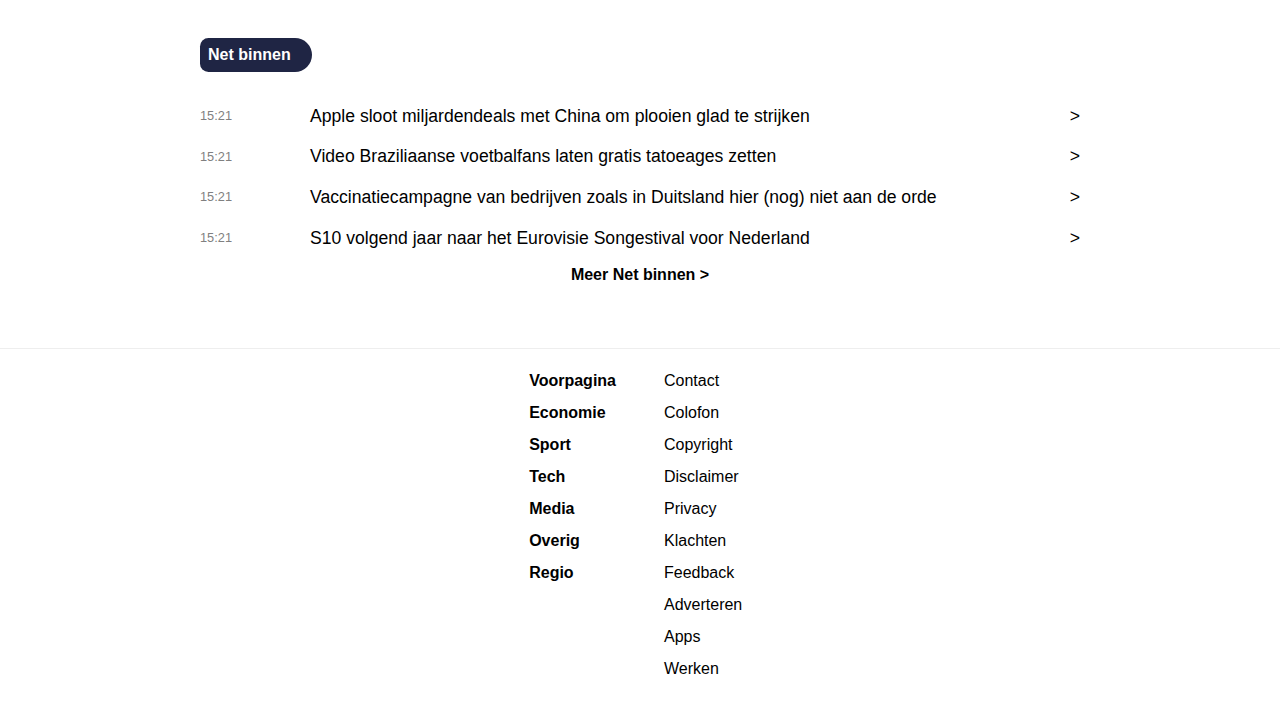
==== commit ea8fb25b: "Add files via upload" ====
--- a/index.html
+++ b/index.html
@@ -34,7 +34,7 @@
 	<form>
 		<h2>Voorpagina</h2>
 		<ul>
-			<li>Net binnen</li>
+			<li><a href="#">Net binnen</a></li>
 			<li>Meest gelezen</li>
 			<li>Coronavirus</li>
 			<li>Binnenland</li>
@@ -103,7 +103,7 @@
 		<section>
 			<figure>
 				<a href="#">
-					<img src="images/placeholder.jpeg" alt="Heb je vraag over het Nieuws? Stel hem hier">
+					<img src="images/vraag.jpeg" alt="Heb je vraag over het Nieuws? Stel hem hier">
 				</a>
 				<h2>Heb je vraag over het Nieuws? Stel hem hier</h2>
 			</figure>
@@ -149,45 +149,45 @@
 			<article>
 				<article>
 					<a href="#">
-					<img src="images/placeholder.jpeg" alt="Foto">
+					<img src="images/reclame1.webp" alt="Foto">
 					<h3>Albert Heijn beter eten</h3>
 					
 					<section>
-						<p>Views</p> 
-						<p>Pictures</p>
-					</section>
-					</a>
-				</article>
-
-				<article>
-					<a href="#">
-					<img src="images/placeholder.jpeg" alt="Foto">
+						<p>45 Views</p> 
+						<p>21 Pictures</p>
+					</section>
+					</a>
+				</article>
+
+				<article>
+					<a href="#">
+					<img src="images/reclame2.webp" alt="Foto">
 					<h3>KVK</h3>
 					<section>
-						<p>Views</p> 
-						<p>Pictures</p>
-					</section>
-					</a>
-				</article>
-
-				<article>
-					<a href="#">
-					<img src="images/placeholder.jpeg" alt="Foto">
+						<p>12 Views</p> 
+						<p>5 Pictures</p>
+					</section>
+					</a>
+				</article>
+
+				<article>
+					<a href="#">
+					<img src="images/reclame3.webp" alt="Foto">
 					<h3>Wetenschapsagenda</h3>
 					<section>
-						<p>Views</p> 
-						<p>Pictures</p>
-					</section>
-					</a>
-				</article>
-
-				<article>
-					<a href="#">
-					<img src="images/placeholder.jpeg" alt="Foto">
+						<p>22 Views</p> 
+						<p>12 Pictures</p>
+					</section>
+					</a>
+				</article>
+
+				<article>
+					<a href="#">
+					<img src="images/reclame4.webp" alt="Foto">
 					<h3>Zilveren Kruis</h3>
 					<section>
-						<p>Views</p> 
-						<p>Pictures</p>
+						<p>13 Views</p> 
+						<p>54 Pictures</p>
 					</section>
 					</a>
 				</article>
@@ -257,23 +257,22 @@
 				<a href="#"><li>Economie</li></a>
 				<a href="#"><li>Sport</li></a>
 				<a href="#"><li>Tech</li></a>
-				<a href="#"><li>Media en cultuur</li></a>
+				<a href="#"><li>Media</li></a>
 				<a href="#"><li>Overig</li></a>
 				<a href="#"><li>Regio</li></a>
 			</ul>
 
 			<ul>
-				<a href="#"><li>Menu item 1</li></a>
-				<a href="#"><li>Menu item 1</li></a>
-				<a href="#"><li>Menu item 1</li></a>
-				<a href="#"><li>Menu item 1</li></a>
-				<a href="#"><li>Menu item 1</li></a>
-				<a href="#"><li>Menu item 1</li></a>
-				<a href="#"><li>Menu item 1</li></a>
-				<a href="#"><li>Menu item 1</li></a>
-				<a href="#"><li>Menu item 1</li></a>
-				<a href="#"><li>Menu item 1</li></a>
-				<a href="#"><li>Menu item 1</li></a>
+				<a href="#"><li>Contact</li></a>
+				<a href="#"><li>Colofon</li></a>
+				<a href="#"><li>Copyright</li></a>
+				<a href="#"><li>Disclaimer</li></a>
+				<a href="#"><li>Privacy</li></a>
+				<a href="#"><li>Klachten</li></a>
+				<a href="#"><li>Feedback</li></a>
+				<a href="#"><li>Adverteren</li></a>
+				<a href="#"><li>Apps</li></a>
+				<a href="#"><li>Werken</li></a>
 			</ul>
 		</nav>
 	</footer>
--- a/styles/style.css
+++ b/styles/style.css
@@ -12,7 +12,6 @@
   --text-color: black;
   --secondary-color:#1f2544;
   
-
   --max-grootte: 900px;
 }
 
@@ -35,6 +34,11 @@
 a {
   text-decoration: none;
   color: var(--text-color);
+}
+
+section a:focus {
+  transition: .8s;
+  transform: scale(1.02);
 }
 
 
@@ -91,6 +95,11 @@
   border-bottom: 1px solid var(--border-color);
 }
 
+header nav li a:focus {
+  font-size: 1.1em;
+  border-bottom: 1px solid var(--border-color);
+}
+
 body > nav {
   background-color: var(--main-color);
 }
@@ -112,6 +121,19 @@
   display: flex;
   justify-content: end;
   list-style: none;
+}
+
+@keyframes spin {
+  from {transform:rotate(0deg);}
+  to {transform:rotate(360deg);}
+}
+
+body > nav:nth-of-type(1) ul li:hover {
+  animation: spin 1s;
+}
+
+body > nav:nth-of-type(1) ul li a:focus {
+  text-decoration: underline;
 }
 
 body > nav:nth-of-type(1) ul li:first-of-type {
@@ -133,21 +155,28 @@
   overflow: scroll;
 }
 
-body >form h2 {
-  margin-bottom: .5em;
+body > form h2 {
   color: var(--secondary-color);
+  margin: 0 auto 0.5em auto;
+  max-width: var(--max-grootte);
 }
 
 body > form ul {
-  margin-bottom: 2em;
+  margin: 0 auto 2em auto;
+  max-width: var(--max-grootte);
 }
 
 body > form li {
   list-style: none;
+  transition: .2s;
 }
 
 body > form.showMenu {
   transform: translateY(0);
+}
+
+body > form li:hover {
+  font-size: 1.1em;
 }
 
 
@@ -392,6 +421,53 @@
 
 
 
+
+/* Login scherm */
+.login form > section {
+  text-align: center;
+  margin-bottom: 0;
+}
+
+.login form {
+  display: grid;
+  grid-template-rows: 1fr;
+  grid-gap: 1em;
+  max-width: 25em;
+  margin: 0 auto 5em auto;
+}
+
+.login form input {
+  border: 1px solid var(--border-color);
+  padding: .8em;
+  width: 100%;
+}
+
+
+input[type="submit"], input[type="button"] {
+  width: 100%;
+  border-radius: 2em;
+  padding: .8em;
+  color: var(--txtbg-color);
+  background-color: var(--secondary-color);
+  transition: .5s;
+}
+
+input[type="submit"]:hover, input[type="button"]:hover {
+  background-color: var(--border-color);
+}
+
+input[type="submit"]:focus, input[type="button"]:focus {
+  transform: scale(1);
+  background-color: var(--border-color);
+}
+
+input[type="submit"]:active, input[type="button"]:active {
+  transform: scale(.95);
+  background-color: var(--border-color);
+}
+
+
+
 /* Footer */
 footer {
   border-top: 1px solid var(--txtbg-color);
@@ -413,4 +489,13 @@
 
 footer nav ul:first-of-type {
   font-weight: 600;
-}+}
+
+footer nav ul li:hover {
+  font-size: 1.1em;
+}
+
+footer nav ul li a:focus{
+  font-size: 1.1em;
+  text-decoration: underline;
+}
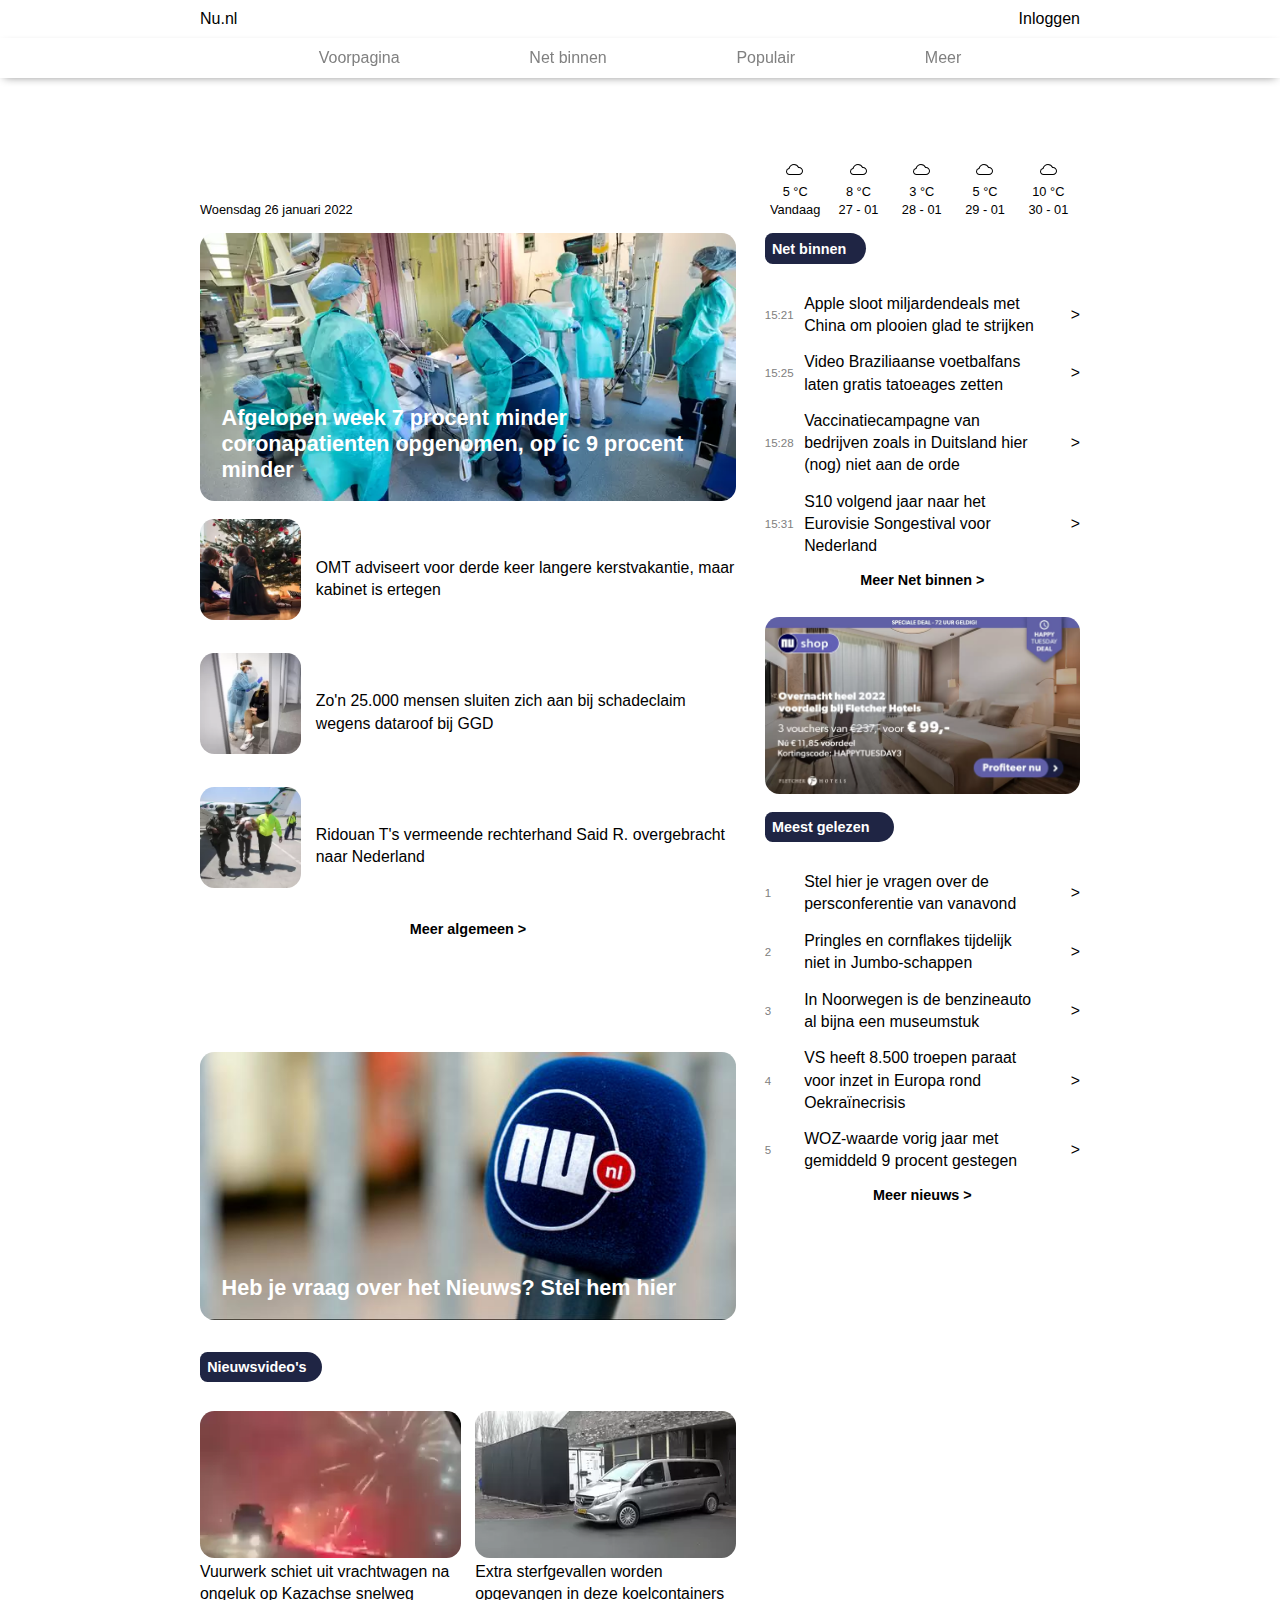
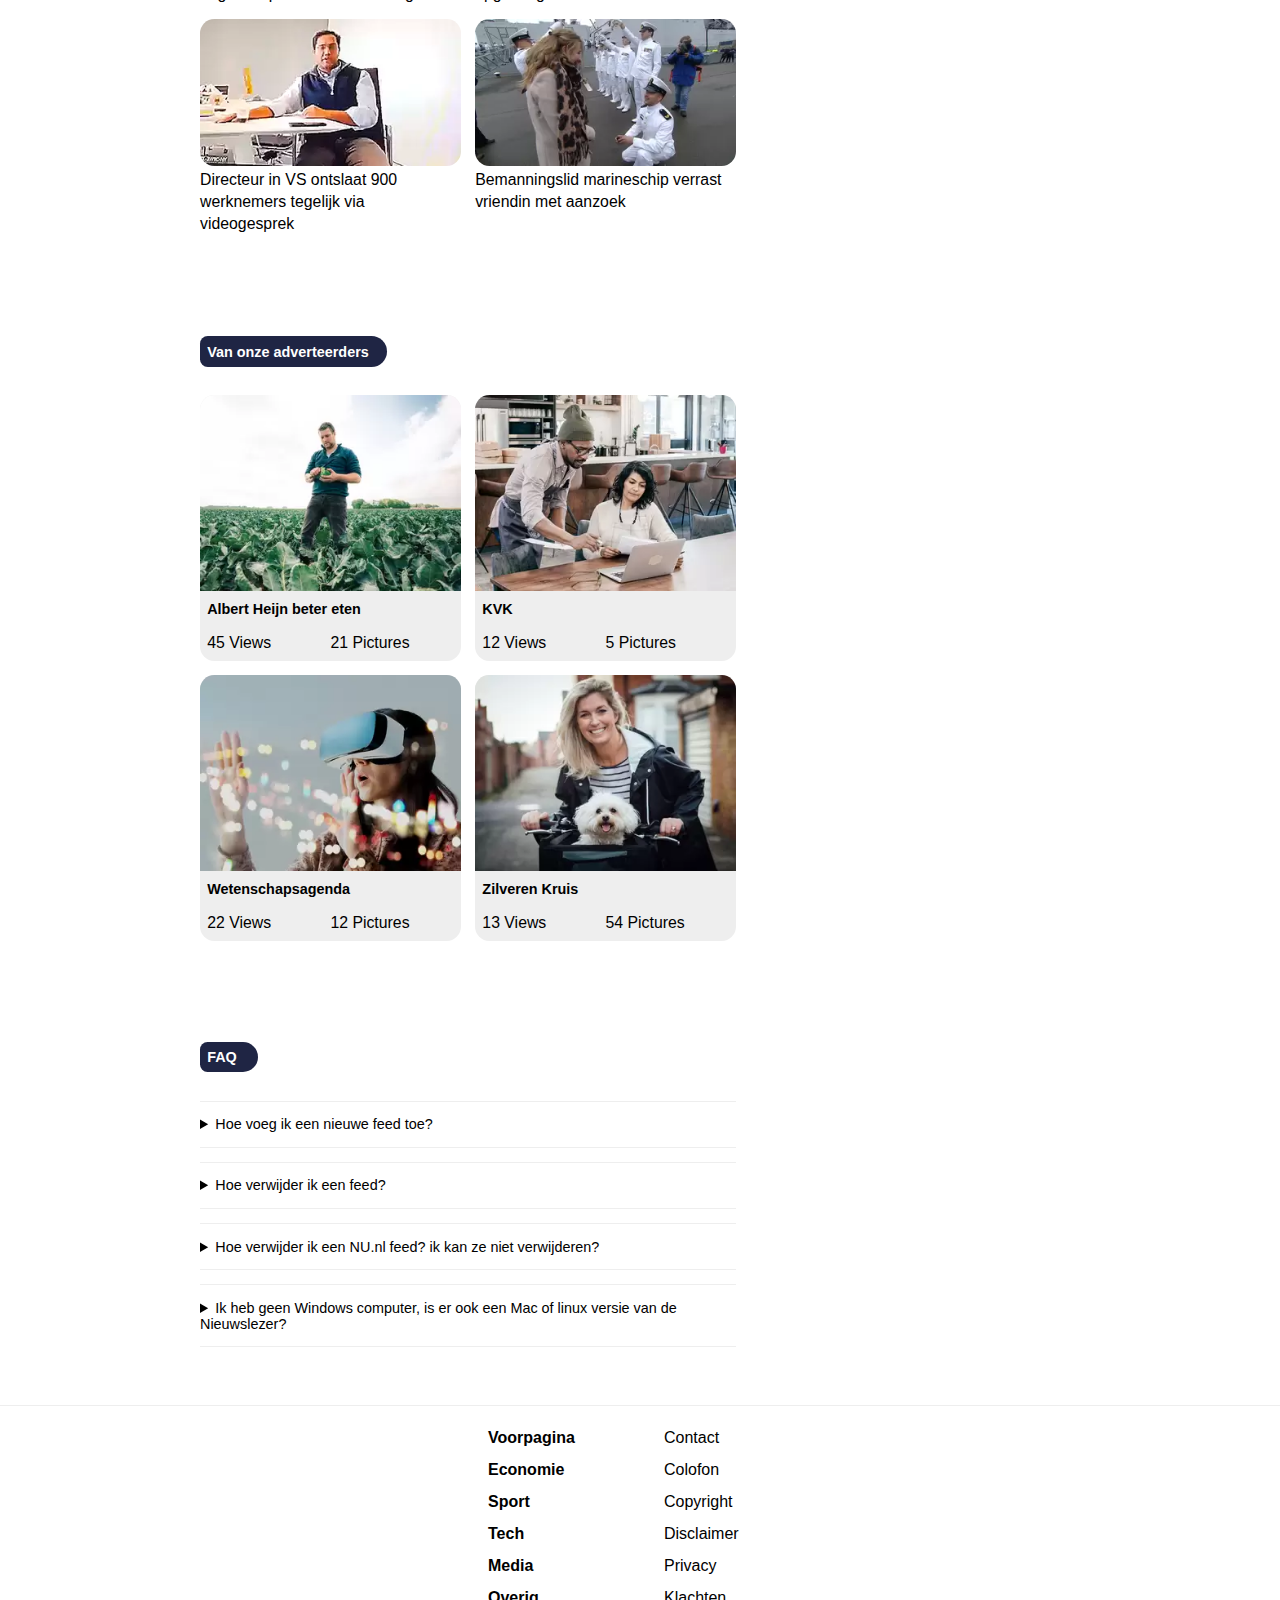
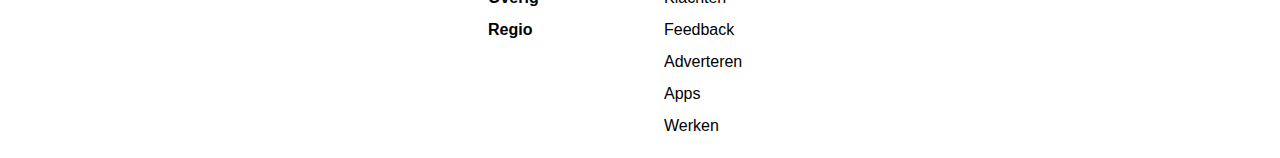
==== commit 60a079f2: "Add files via upload" ====
--- a/index.html
+++ b/index.html
@@ -9,10 +9,15 @@
 	<title>FED Nigel Fijnheer NU</title>
 	
 	<link href="styles/style.css" rel="stylesheet">
-	<link rel="icon" type="image/svg+xml" href="images/favicon.svg">
+	<link rel="icon" type="image/svg+xml" href="images/nu_logo.svg">
 </head>
 
 <body>
+
+	<a href="#main-content">
+		Naar content
+	</a>
+
 	<nav class="navToggle">
 		<ul>
 			<li><a href="index.html">Nu.nl</a></li>
@@ -23,7 +28,7 @@
 	<header>
 		<nav>
 			<ul>
-				<li><a href="#">Voorpagina</a></li>
+				<li><a href="index.html">Voorpagina</a></li>
 				<li><a href="#">Net binnen</a></li>
 				<li><a href="#">Populair</a></li>
 				<li id="meerButton" class="buttonToggle"><a href="#">Meer</a></li>
@@ -35,31 +40,73 @@
 		<h2>Voorpagina</h2>
 		<ul>
 			<li><a href="#">Net binnen</a></li>
-			<li>Meest gelezen</li>
-			<li>Coronavirus</li>
-			<li>Binnenland</li>
-			<li>Buitenland</li>
-			<li>Algemeen</li>
-			<li>Politiek</li>	
-			<li>Klimaat</li>	
-			<li>Video</li>	
-			<li>Weer</li>	
+			<li><a href="#">Meest gelezen</a></li>
+			<li><a href="#">Coronavirus</a></li>
+			<li><a href="#">Binnenland</a></li>
+			<li><a href="#">Buitenland</a></li>
+			<li><a href="#">Algemeen</a></li>
+			<li><a href="#">Politiek</a></li>	
+			<li><a href="#">Klimaat</a></li>	
+			<li><a href="#">Video</a></li>	
+			<li><a href="#">Weer</a></li>	
 		</ul>
 
 		<h2>Economie</h2>
 		<ul>
-			<li>Geld</li>
-			<li>Werk</li>
-			<li>Ondernemen</li>
-			<li>Brexit</li>
-			<li>Auto</li>
-			<li>Aandelen</li>
-			<li>Verkeer</li>
+			<li><a href="#"><li>Geld</a></li>
+			<li><a href="#"><li>Werk</a></li>
+			<li><a href="#"><li>Ondernemen</a></li>
+			<li><a href="#"><li>Brexit</a></li>
+			<li><a href="#"><li>Auto</a></li>
+			<li><a href="#"><li>Aandelen</a></li>
+			<li><a href="#"><li>Verkeer</a></li>
 		</ul>
 	</form>
 
-	<main>
+	<article id="main-content">
+		<p>Woensdag 26 januari 2022</p>
+		<ul>
+			<li>
+				<a href="#">
+					<p>Vandaag</p>
+					<p>5 °C</p>
+					<svg> <path d="M17 18H7.5C5.57 18 4 16.43 4 14.5a3.52 3.52 0 0 1 2.653-3.396C7.282 8.707 9.478 7 12 7a5.473 5.473 0 0 1 4.879 3.002C19.117 9.919 21 11.753 21 14c0 2.206-1.794 4-4 4zM12 8c-2.16 0-4.028 1.526-4.442 3.628a.5.5 0 0 1-.419.398A2.511 2.511 0 0 0 5 14.5C5 15.878 6.122 17 7.5 17H17c1.654 0 3-1.346 3-3s-1.346-3-3-3c-.117 0-.234.008-.356.025a.5.5 0 0 1-.529-.298A4.478 4.478 0 0 0 12 8z" data-v-1dd6691c=""></path></svg>	
+				</a>
+			</li>
+			<li>
+				<a href="#">
+					<p>27 - 01</p>
+					<p>8 °C</p>
+					<svg> <path d="M17 18H7.5C5.57 18 4 16.43 4 14.5a3.52 3.52 0 0 1 2.653-3.396C7.282 8.707 9.478 7 12 7a5.473 5.473 0 0 1 4.879 3.002C19.117 9.919 21 11.753 21 14c0 2.206-1.794 4-4 4zM12 8c-2.16 0-4.028 1.526-4.442 3.628a.5.5 0 0 1-.419.398A2.511 2.511 0 0 0 5 14.5C5 15.878 6.122 17 7.5 17H17c1.654 0 3-1.346 3-3s-1.346-3-3-3c-.117 0-.234.008-.356.025a.5.5 0 0 1-.529-.298A4.478 4.478 0 0 0 12 8z" data-v-1dd6691c=""></path></svg>	
+				</a>
+			</li>
+			<li>
+				<a href="#">
+					<p>28 - 01</p>
+					<p>3 °C</p>
+					<svg> <path d="M17 18H7.5C5.57 18 4 16.43 4 14.5a3.52 3.52 0 0 1 2.653-3.396C7.282 8.707 9.478 7 12 7a5.473 5.473 0 0 1 4.879 3.002C19.117 9.919 21 11.753 21 14c0 2.206-1.794 4-4 4zM12 8c-2.16 0-4.028 1.526-4.442 3.628a.5.5 0 0 1-.419.398A2.511 2.511 0 0 0 5 14.5C5 15.878 6.122 17 7.5 17H17c1.654 0 3-1.346 3-3s-1.346-3-3-3c-.117 0-.234.008-.356.025a.5.5 0 0 1-.529-.298A4.478 4.478 0 0 0 12 8z" data-v-1dd6691c=""></path></svg>	
+				</a>
+			</li>
+			<li>
+				<a href="#">
+					<p>29 - 01</p>
+					<p>5 °C</p>
+					<svg> <path d="M17 18H7.5C5.57 18 4 16.43 4 14.5a3.52 3.52 0 0 1 2.653-3.396C7.282 8.707 9.478 7 12 7a5.473 5.473 0 0 1 4.879 3.002C19.117 9.919 21 11.753 21 14c0 2.206-1.794 4-4 4zM12 8c-2.16 0-4.028 1.526-4.442 3.628a.5.5 0 0 1-.419.398A2.511 2.511 0 0 0 5 14.5C5 15.878 6.122 17 7.5 17H17c1.654 0 3-1.346 3-3s-1.346-3-3-3c-.117 0-.234.008-.356.025a.5.5 0 0 1-.529-.298A4.478 4.478 0 0 0 12 8z" data-v-1dd6691c=""></path></svg>	
+				</a>
+			</li>
+			<li>
+				<a href="#">
+					<p>30 - 01</p>
+					<p>10 °C</p>
+					<svg> <path d="M17 18H7.5C5.57 18 4 16.43 4 14.5a3.52 3.52 0 0 1 2.653-3.396C7.282 8.707 9.478 7 12 7a5.473 5.473 0 0 1 4.879 3.002C19.117 9.919 21 11.753 21 14c0 2.206-1.794 4-4 4zM12 8c-2.16 0-4.028 1.526-4.442 3.628a.5.5 0 0 1-.419.398A2.511 2.511 0 0 0 5 14.5C5 15.878 6.122 17 7.5 17H17c1.654 0 3-1.346 3-3s-1.346-3-3-3c-.117 0-.234.008-.356.025a.5.5 0 0 1-.529-.298A4.478 4.478 0 0 0 12 8z" data-v-1dd6691c=""></path></svg>	
+				</a>
+			</li>
+		</ul>
+	</article>
+
+	<main class="homepage">
 		<!-- Algemeen -->
+
 		<section>
 			<figure>
 				<a href="#"><img src="images/figureone_1.webp" alt="Afgelopen week 7 procent minder coronapatienten opgenomen, op ic 9 procent minder"></a>
@@ -93,7 +140,7 @@
 				</a>
 			</article>
 			
-			<a href="#">
+			<a href="#" class="meer-button">
 				Meer algemeen >
 			</a>
 			
@@ -215,7 +262,7 @@
 					<a href="#">
 						<li>
 							<article>
-								<p>15:21</p>
+								<p>15:25</p>
 								<p>Video Braziliaanse voetbalfans laten gratis tatoeages zetten</p>
 								<p>></p>
 							</article>
@@ -225,7 +272,7 @@
 					<a href="#">
 						<li>
 							<article>
-								<p>15:21</p>
+								<p>15:28</p>
 								<p>Vaccinatiecampagne van bedrijven zoals in Duitsland hier (nog) niet aan de orde</p>
 								<p>></p>
 							</article>
@@ -235,7 +282,7 @@
 					<a href="#">
 						<li>
 							<article>
-								<p>15:21</p>
+								<p>15:31</p>
 								<p>S10 volgend jaar naar het Eurovisie Songestival voor Nederland</p>
 								<p>></p>
 							</article>
@@ -244,10 +291,105 @@
 				</ul>
 			</article>
 
-			<a href="#">
+			<a href="#" class="meer-button">
 				Meer Net binnen >
 			</a>
+
+			<figure>
+				<a href="#">
+					<img src="images/reclame5.webp" alt="Reclame">
+				</a>
+			</figure>
+
+			<h2>Meest gelezen</h2>
+
+			<article>
+				<ul>
+					<a href="#">
+						<li>
+							<article>
+								<p>1</p>
+								<p>Stel hier je vragen over de persconferentie van vanavond</p>
+								<p>></p>
+							</article>
+						</li>
+					</a>
+
+					<a href="#">
+						<li>
+							<article>
+								<p>2</p>
+								<p>Pringles en cornflakes tijdelijk niet in Jumbo-schappen</p>
+								<p>></p>
+							</article>
+						</li>
+					</a>
+
+					<a href="#">
+						<li>
+							<article>
+								<p>3</p>
+								<p>In Noorwegen is de benzineauto al bijna een museumstuk</p>
+								<p>></p>
+							</article>
+						</li>
+					</a>
+
+					<a href="#">
+						<li>
+							<article>
+								<p>4</p>
+								<p>VS heeft 8.500 troepen paraat voor inzet in Europa rond Oekraïnecrisis</p>
+								<p>></p>
+							</article>
+						</li>
+					</a>
+
+					<a href="#">
+						<li>
+							<article>
+								<p>5</p>
+								<p>WOZ-waarde vorig jaar met gemiddeld 9 procent gestegen</p>
+								<p>></p>
+							</article>
+						</li>
+					</a>
+				</ul>
+			</article>
+
+			<a href="#" class="meer-button">
+				Meer nieuws >
+			</a>
+
 		</section>
+
+		<section>
+
+			<h2>FAQ</h2>
+
+			<details>
+				<summary>Hoe voeg ik een nieuwe feed toe?</summary>
+				<p>Antwoord: Ga naar instellingen. Klik op de knop toevoegen. Typ de nu de naam van je feed. Druk op [tab] en type de naam van het URL van de feed. Druk nu op ok, de feed is toegevoegd.</p>
+			</details>
+
+			<details>
+				<summary>Hoe verwijder ik een feed?</summary>
+				<p>Antwoord: Ga naar instellingen. Kies je feed uit in de lijst en klik op die feed. Klik nu verwijderen. Druk nu op ok, de feed is nu verwijderd.</p>
+			</details>
+
+			<details>
+				<summary>Hoe verwijder ik een NU.nl feed? ik kan ze niet verwijderen?</summary>
+				<p>Antwoord: Dat klopt, de NU.nl feeds kun je niet verwijderen. De meeste van de NU.nl feeds kun je echter wel uitzetten: Ga naar instellingen. Kies de nu.nl feed die je uit wil zetten. Klik op het groene vinkje voor de feed. Het groene vinkje is weg. Klik op ok, de feed staat nu uit.</p>
+			</details>
+
+			<details>
+				<summary>Ik heb geen Windows computer, is er ook een Mac of linux versie van de Nieuwslezer?</summary>
+				<p>Antwoord: Helaas (nog) niet.</p>
+			</details>
+		</section>
+
+
+
 	</main>
 
 	<footer>
--- a/styles/style.css
+++ b/styles/style.css
@@ -7,12 +7,38 @@
 
 :root {
   --main-color:white;
+  --main-color-header: white;
+  --header-border-color: white;
   --border-color: gray;
+  --header-text-color: gray;
+  --underline-color: gray;
+  --time-stamp-color: gray;
   --txtbg-color: #eee;
+  --add-bg-color: #eee;
+  --footer-line: #eee;
+  --text-color-img:white;
   --text-color: black;
   --secondary-color:#1f2544;
   
   --max-grootte: 900px;
+
+
+}
+
+@media (prefers-color-scheme: dark) {
+    :root {
+      --main-color: #151515;
+      --main-color-header: #1f1f1f;
+      --header-border-color: #151515;
+      --header-text-color: #ddd;
+      --secondary-color: #2e3c83;
+      --text-color: #ddd;
+      --time-stamp-color: #ddd;
+      --border-color: #1f1f1f;
+      --underline-color: #ddd;
+      --footer-line: #1f1f1f;
+      --add-bg-color: #1f1f1f;
+    }
 }
 
 
@@ -20,6 +46,10 @@
 
 
 /* ALGEMEEN */
+
+html {
+  scroll-behavior: smooth;
+}
 
 body {
   font-family: Arial,sans-serif;
@@ -36,16 +66,69 @@
   color: var(--text-color);
 }
 
+a:hover {
+  text-decoration: underline;
+}
+
 section a:focus {
   transition: .8s;
   transform: scale(1.02);
 }
 
+.meer-button:hover {
+  text-decoration: underline;
+  animation: bounce 1s;
+}
+
+.homepage section > h2:hover {
+  animation: bounce 1s;
+}
+
+@keyframes bounce {
+  0% {
+      transform: translateX(0px);
+  }
+  50% {
+      transform: translateX(10px);
+  }
+  100% {
+      transform: translateX(0px);
+  }
+}
+
+@keyframes bounce2 {
+  0% {
+      transform: translateY(0px);
+  }
+  50% {
+      transform: translateY(-10px);
+  }
+  100% {
+      transform: translateY(0px);
+  }
+}
+
 
 
 
 
 /* HEADER */
+
+body > a {
+  position: absolute;
+  transform: translateY(-120%);
+  background: var(--secondary-color);
+  color: white;
+  padding: .5em 1.5em;
+  border-radius: 0 0 1em 1em;
+  left: 1em;
+  transition: transform .5s ease-in;
+  z-index: 5;
+}
+
+body > a:focus {
+  transform: translateY(0);
+}
 
 header {
   width: 100%;
@@ -86,18 +169,19 @@
 
 header nav li a {
   text-decoration: none;
-  color: var(--border-color);
+  color: var(--header-text-color);
   transition: 1s;
-  border: 1px solid white;
+  border: 1px solid var(--header-border-color);
 }   
 
 header nav li a:hover {
-  border-bottom: 1px solid var(--border-color);
+  border-bottom: 1px solid var(--underline-color);
+  text-decoration: none;
 }
 
 header nav li a:focus {
   font-size: 1.1em;
-  border-bottom: 1px solid var(--border-color);
+  border-bottom: 1px solid var(--underline-color);
 }
 
 body > nav {
@@ -123,6 +207,7 @@
   list-style: none;
 }
 
+/* Keyframe animatie om linkjes rond te laten draaien */
 @keyframes spin {
   from {transform:rotate(0deg);}
   to {transform:rotate(360deg);}
@@ -140,6 +225,7 @@
   margin-right: auto;
 }
 
+/* CSS voor het dropdown menu */
 body > form {
 	position: fixed;
 	top:0;
@@ -180,6 +266,55 @@
 }
 
 
+/* Informatie boven */
+body > article {
+  display: grid;
+  grid-gap: 2em;
+  grid-template-columns: 1.7fr 1fr;
+  margin-top: 5em;
+  max-width: var(--max-grootte);
+  margin: 15px auto;
+  padding: 5em 10px 0 10px;
+  color: var(--text-color);
+  font-size: .8em;
+}
+
+body > article p {
+  display: flex;
+  align-items: end;
+  font-size: 1em;
+}
+
+body > article > ul {
+  display: grid;
+  grid-template-columns: repeat(5, 1fr);
+  list-style: none;
+  text-align: center;
+}
+
+body > article > ul li:hover {
+  animation: bounce2 .5s;
+}
+
+
+body > article > ul a {
+  display: flex;
+  flex-direction: column-reverse;
+  align-items: center;
+}
+
+body > article > ul a:hover, body > article > ul a:focus {
+  outline: 1px solid var(--text-color);
+  border-radius: 1em;
+  text-decoration: none;
+}
+
+body > article > ul a svg {
+  width: 2em;
+  height: 2em;
+  fill: var(--text-color);
+}
+
 
 
 
@@ -193,7 +328,6 @@
 
 
 
-
 /* SECTION ONE */
 section:first-child{
   margin-bottom: 4em;
@@ -216,7 +350,7 @@
   bottom: 1em;
   left: 1em;
   right: 1em;
-  color: var(--main-color);
+  color: var(--text-color-img);
 }
 
 section:first-of-type article a {
@@ -256,6 +390,7 @@
   text-decoration: none;
   color: var(--text-color);
 }
+
 
 
 
@@ -283,7 +418,7 @@
   bottom: 1em;
   left: 1em;
   right: 1em;
-  color: var(--main-color);
+  color: var(--text-color-img);
 }
 
 section:nth-of-type(2) > h2 {
@@ -343,7 +478,7 @@
 section:nth-of-type(3) article > article {
   display: flex;
   flex-direction: column;
-  background-color: var(--txtbg-color);
+  background-color: var(--add-bg-color);
   border-radius: 1em;
 }
 
@@ -373,7 +508,7 @@
   margin-bottom: 4em;
 }
 
-section:nth-of-type(4) > h2 {
+section:nth-of-type(4) > h2:first-of-type {
   background-color: var(--secondary-color);
   border-radius: 1em 2em 2em 1em;
   padding: .5em;
@@ -383,6 +518,16 @@
   margin-bottom: 2em;
 }
 
+section:nth-of-type(4) > h2:nth-of-type(2) {
+  background-color: var(--secondary-color);
+  border-radius: 1em 2em 2em 1em;
+  padding: .5em;
+  color: white;
+  width: 9em;
+  font-size: 1em;
+  margin-bottom: 2em;
+}
+
 section:nth-of-type(4) article ul li {
   list-style: none;
 }
@@ -394,7 +539,7 @@
 }
 
 section:nth-of-type(4) article ul li > article p:first-of-type {
-  color: var(--border-color);
+  color: var(--time-stamp-color);
   font-size: .8em;
   display: flex;
   align-items: center;
@@ -407,6 +552,10 @@
   align-items: center;
 }
 
+section:nth-of-type(4) article ul li > article:hover p:last-of-type {
+  animation: bounce 1s;
+}
+
 section:nth-of-type(4) > a {
   width: 100%;
   display: flex;
@@ -417,6 +566,62 @@
   text-decoration: none;
   color: var(--text-color);
 }
+
+section:nth-of-type(4) figure:first-of-type {
+  position: relative;
+  margin-bottom: 15px;
+}
+
+section:nth-of-type(4) > figure img {
+  width: 100%;
+  height: auto;
+  border-radius: 1em;
+  position: relative;
+}
+
+
+/* SECTION 5 DETAILS */
+section:nth-of-type(5){
+  margin-bottom: 2em;
+}
+
+section:nth-of-type(5) h2 {
+  background-color: var(--secondary-color);
+  border-radius: 1em 2em 2em 1em;
+  padding: .5em;
+  color: white;
+  width: 4em;
+  font-size: 1em;
+  margin-bottom: 2em;
+}
+
+section:nth-of-type(5) details {
+  border-top: 1px solid var(--footer-line);
+  border-bottom: 1px solid var(--footer-line);
+  
+  margin: 1em 0;
+  color: var(--text-color);
+}
+
+section:nth-of-type(5) details:hover {
+  background-color: var(--footer-line);
+}
+
+section:nth-of-type(5) details[open] {
+  background-color: var(--footer-line);
+}
+
+section:nth-of-type(5) details > summary {
+  cursor: pointer;
+  padding: 1em 0;
+}
+
+section:nth-of-type(5) details > p {
+  padding: 1em 0 1em 1em;
+}
+
+
+
 
 
 
@@ -426,6 +631,7 @@
 .login form > section {
   text-align: center;
   margin-bottom: 0;
+  color: var(--text-color);
 }
 
 .login form {
@@ -436,13 +642,21 @@
   margin: 0 auto 5em auto;
 }
 
+.login form label p {
+  color: var(--text-color);
+}
+
 .login form input {
   border: 1px solid var(--border-color);
   padding: .8em;
   width: 100%;
 }
 
-
+.login form input:invalid  {
+  outline: 2px solid red;
+}
+
+/* Voor forum buttons */
 input[type="submit"], input[type="button"] {
   width: 100%;
   border-radius: 2em;
@@ -470,7 +684,7 @@
 
 /* Footer */
 footer {
-  border-top: 1px solid var(--txtbg-color);
+  border-top: 1px solid var(--footer-line);
   display: flex;
   justify-content: center;
 }
@@ -478,7 +692,7 @@
 footer nav {
   display: grid;
   gap: 1em;
-  grid-template-columns: 1fr 1fr;
+  grid-template-columns: 10em 10em;
 }
 
 footer nav ul {
@@ -499,3 +713,78 @@
   font-size: 1.1em;
   text-decoration: underline;
 }
+
+
+
+/* RESPONSIVE */
+
+@media only screen and (min-width: 700px) { 
+  section:nth-of-type(2) > article {
+    grid-template-columns: 1fr 1fr 1fr 1fr;
+  }
+
+  section:nth-of-type(3) > article {
+    grid-template-columns: 1fr 1fr 1fr 1fr;
+  }
+}
+
+@media only screen and (min-width: 900px) {
+
+  .homepage {
+    display: grid;
+    grid-template-columns: 1.7fr 1fr;
+    grid-gap: 2em;
+    font-size: .9em
+  }
+
+  section:nth-of-type(1), section:nth-of-type(2), section:nth-of-type(3) {
+    grid-column: 1;
+  }
+
+  section:nth-of-type(4) {
+    grid-column: 2;
+    grid-row: 1 / 3;
+  }
+
+  section:nth-of-type(5){
+    grid-column: 1;
+  }
+
+
+
+  section:first-of-type article {
+    grid-column: 2;
+    grid-auto-rows: minmax(min-content, max-content);
+  }
+
+  section:nth-of-type(2) > article {
+    grid-template-columns: 1fr 1fr;
+  }
+
+  section:nth-of-type(3) > article {
+    grid-template-columns: 1fr 1fr;
+  }
+}
+
+/* Informatie boven */
+@media only screen and (max-width: 900px) {
+
+  body > article {
+    display: grid;
+    grid-template-columns: 1fr; 
+  }
+
+  body > article > p {
+    display: none;
+  }
+}
+
+
+
+
+
+
+
+
+
+
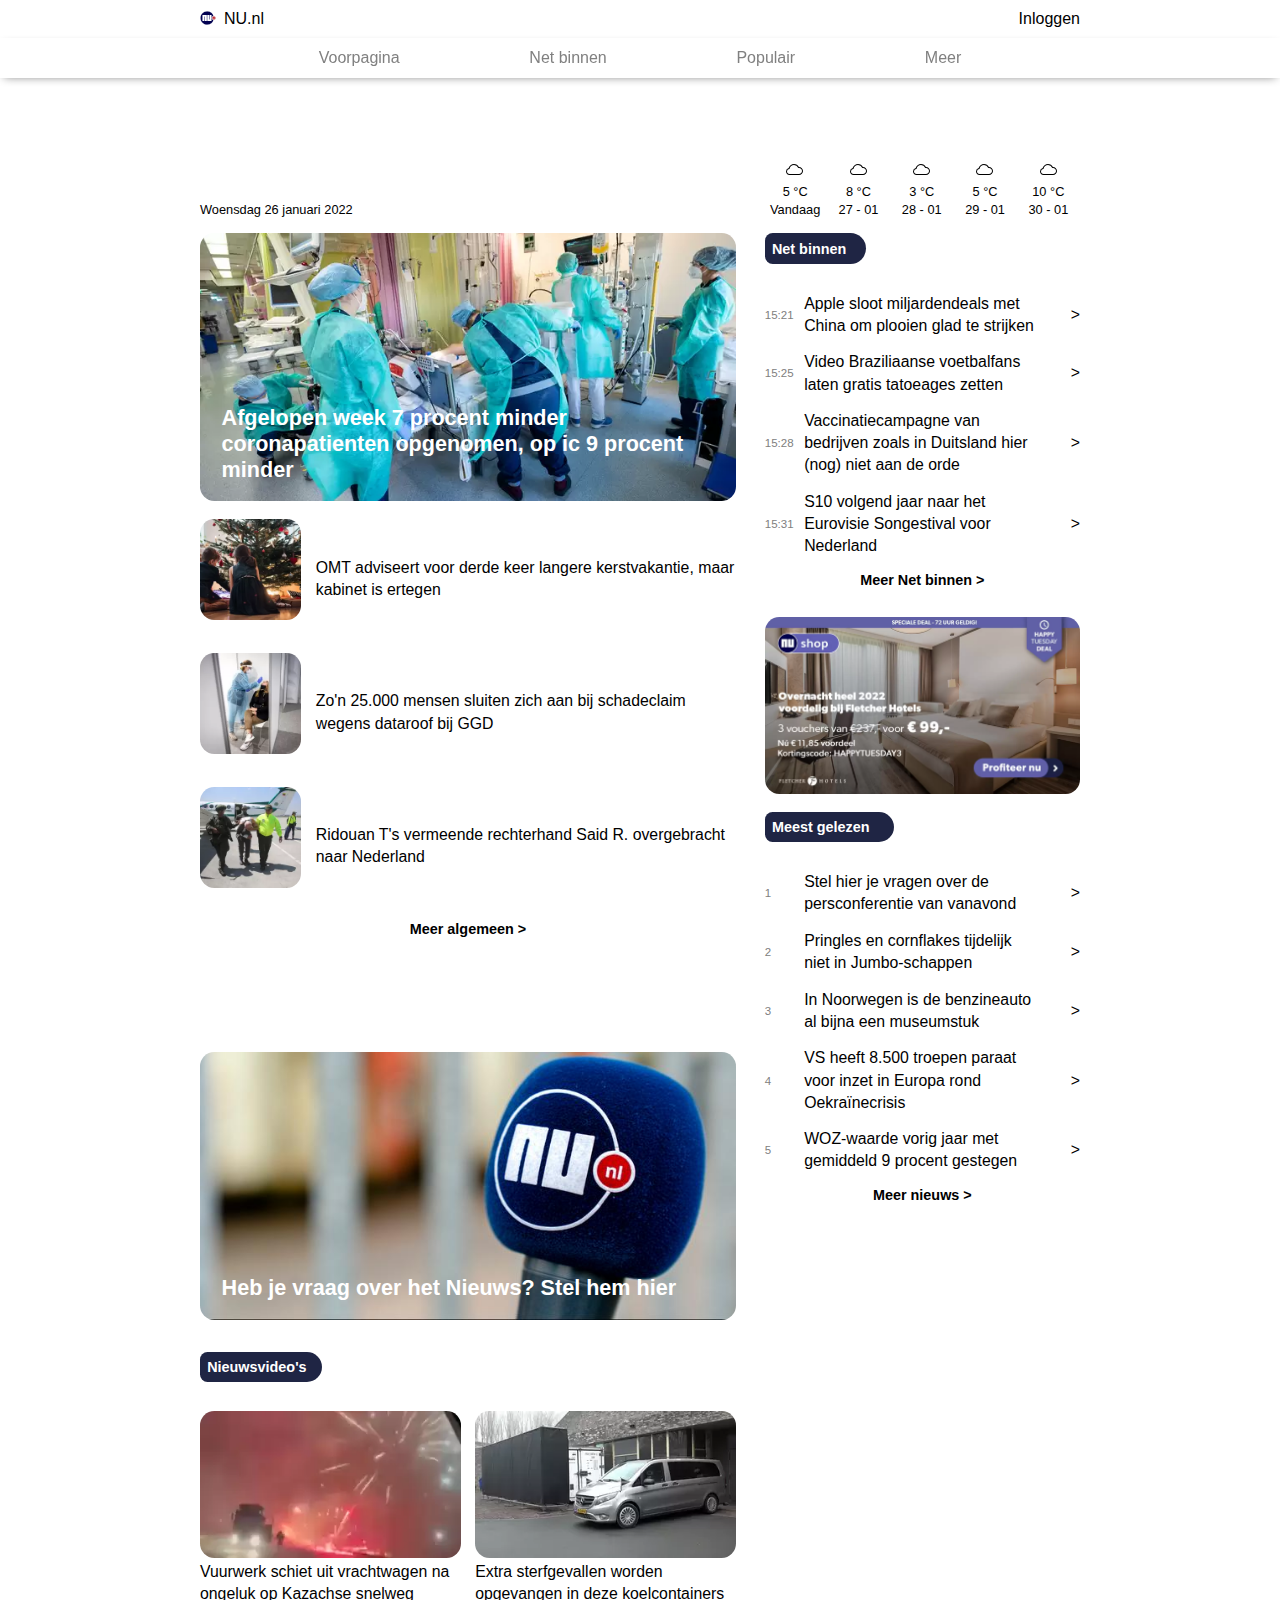
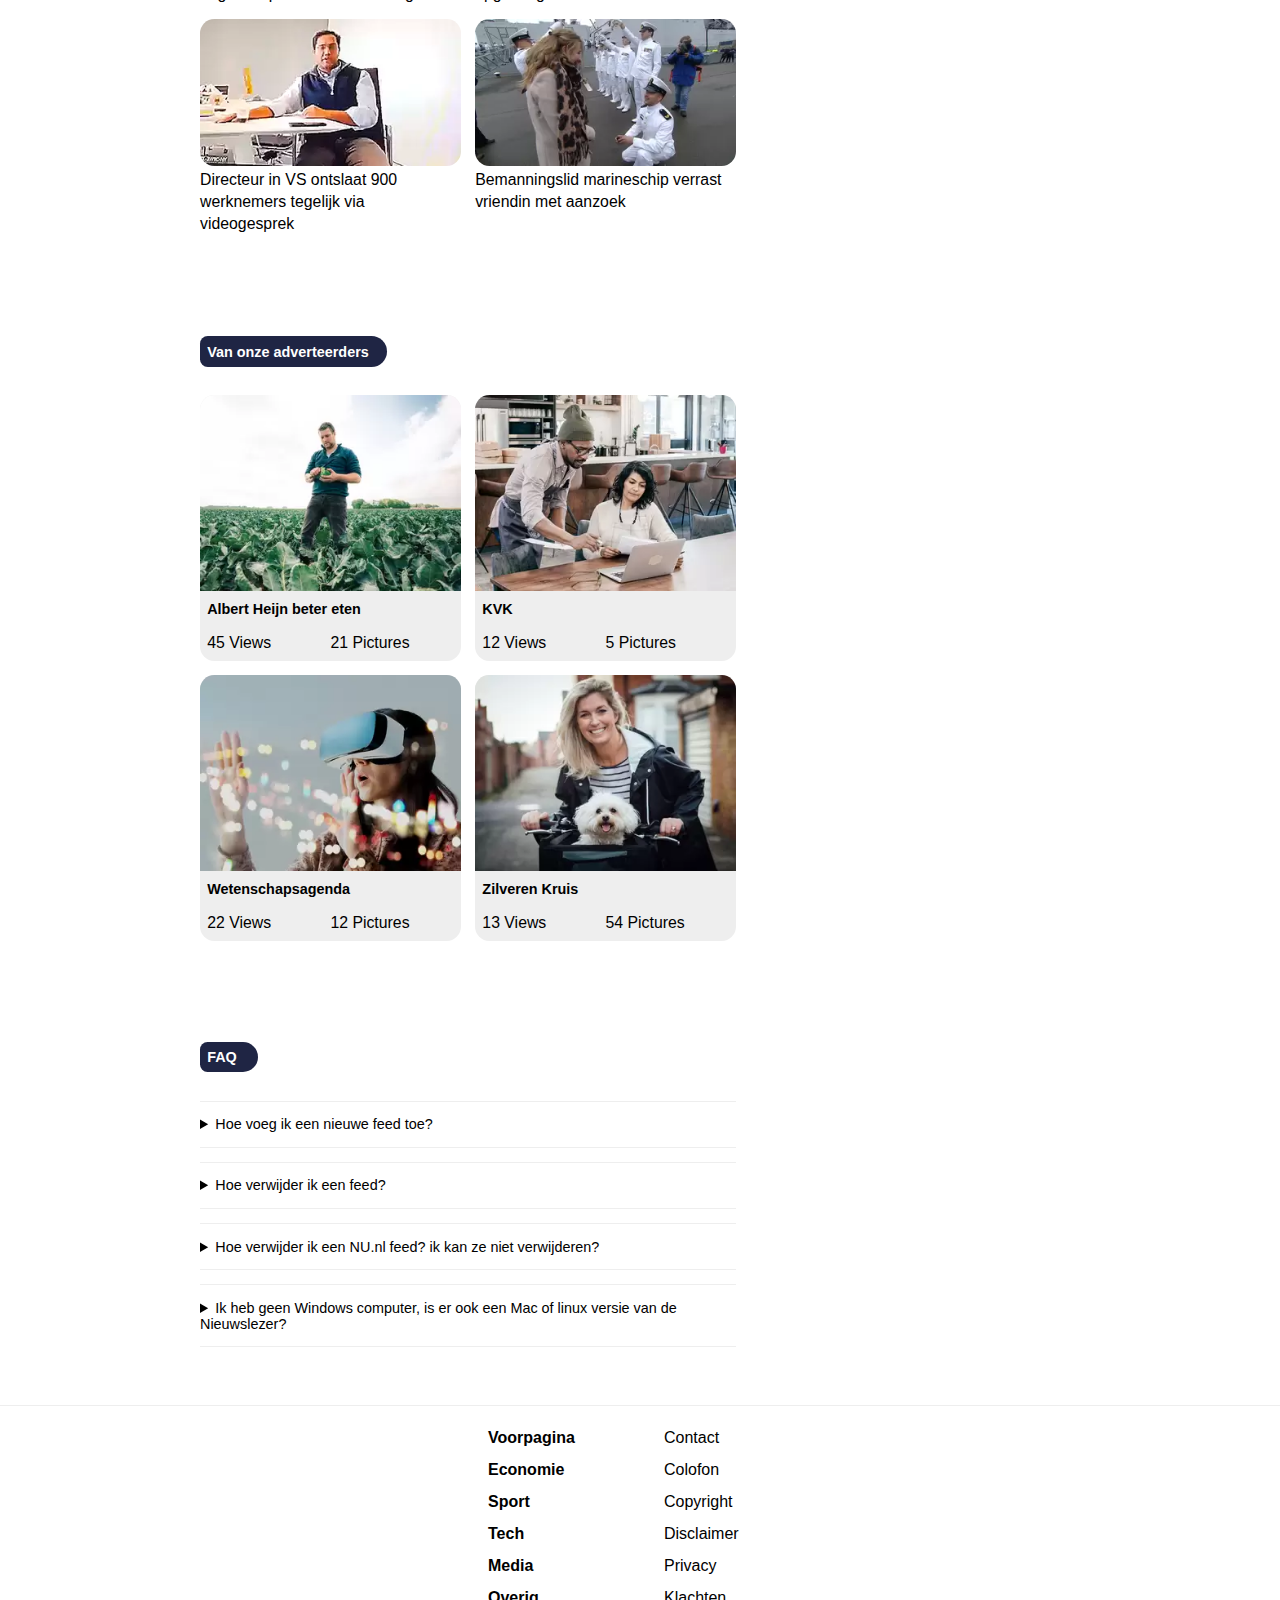
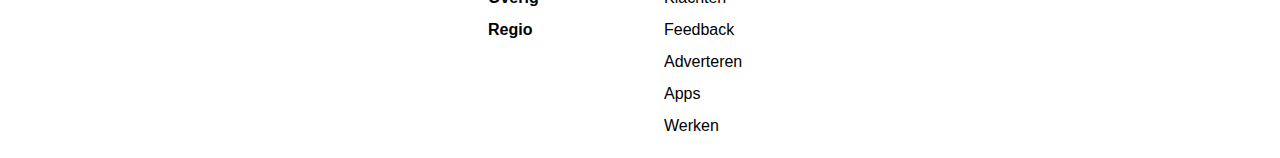
==== commit bc44ff09: "Add files via upload" ====
--- a/index.html
+++ b/index.html
@@ -20,7 +20,7 @@
 
 	<nav class="navToggle">
 		<ul>
-			<li><a href="index.html">Nu.nl</a></li>
+			<li><img src="images/nu_logo.svg" alt="logo"><a href="index.html">NU.nl</a></li>
 			<li><a href="login.html">Inloggen</a></li>
 		</ul>
 	</nav>
--- a/styles/style.css
+++ b/styles/style.css
@@ -188,6 +188,15 @@
   background-color: var(--main-color);
 }
 
+body > nav ul li:first-of-type {
+  display: flex;
+}
+
+body > nav ul li img {
+  height: 1em;
+  margin-right: .5em;
+}
+
 .navToggle.showNav {
   position: sticky;
   top:0;
